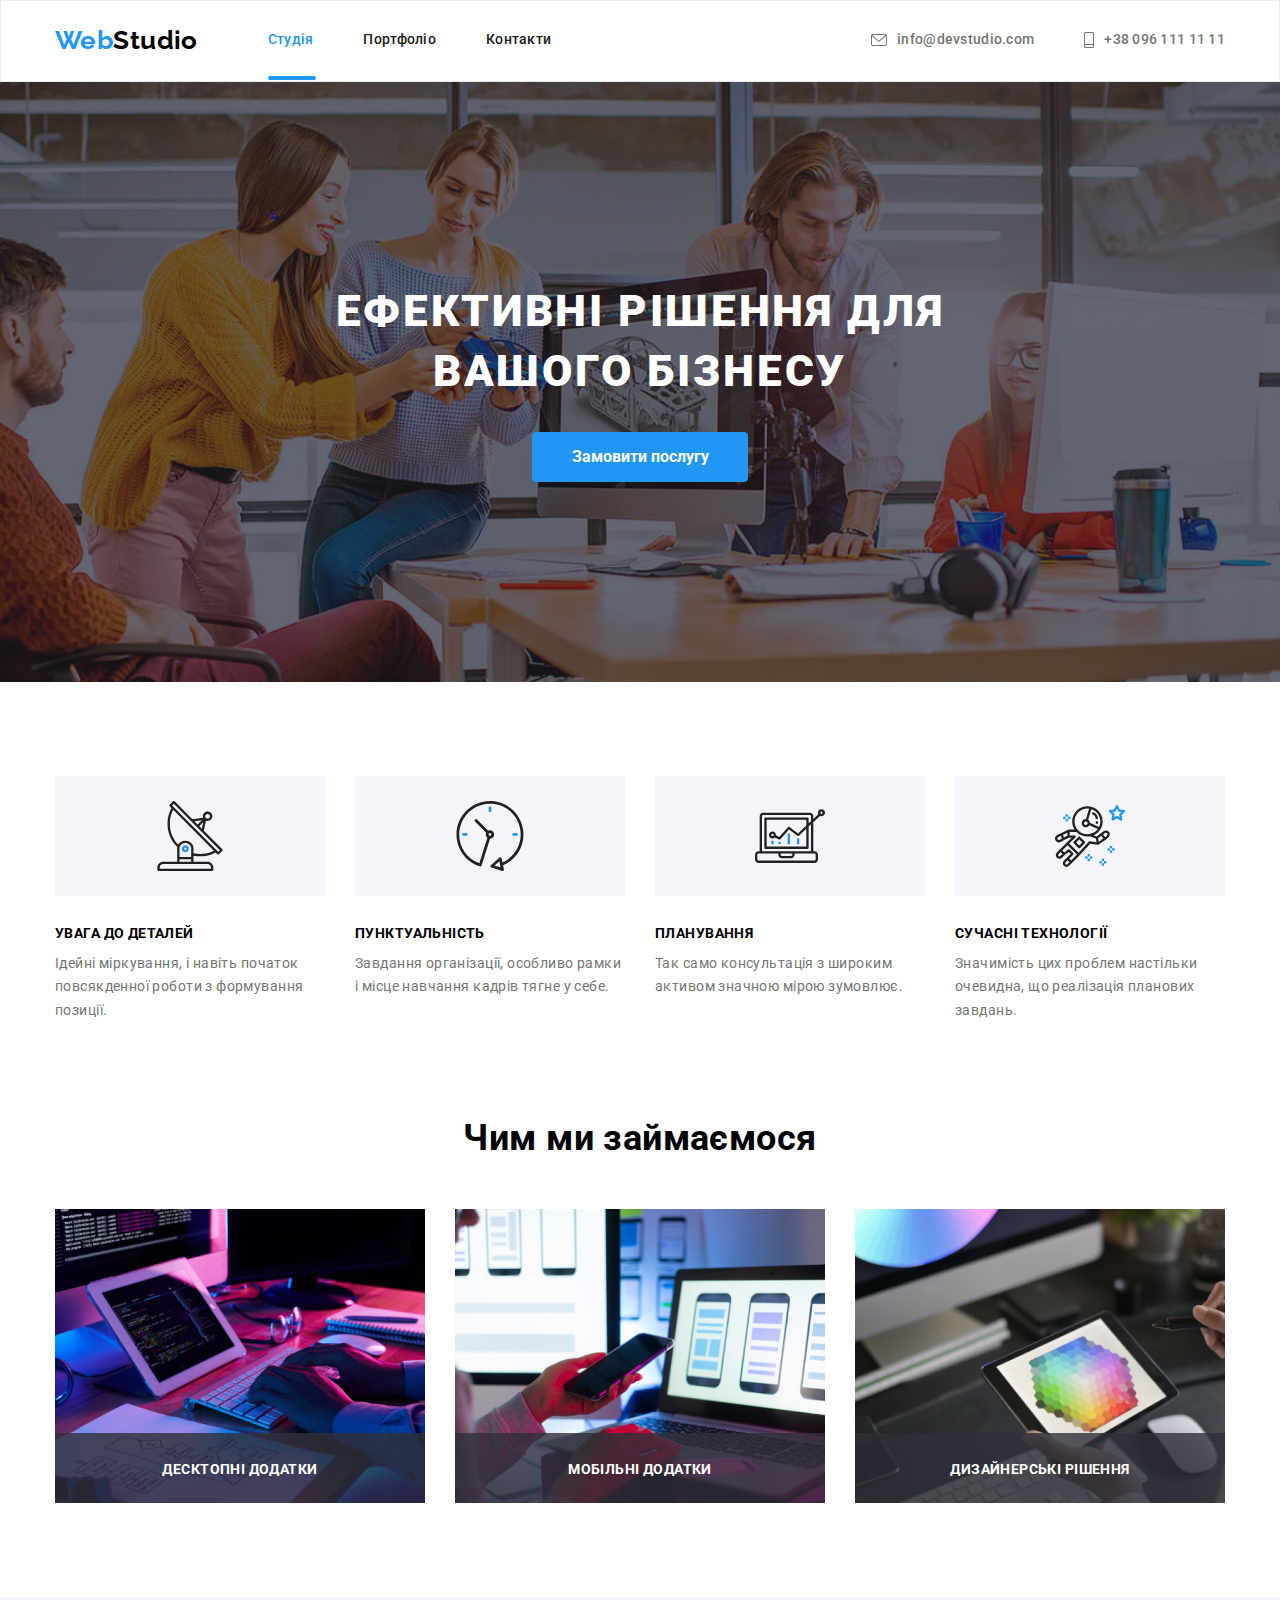
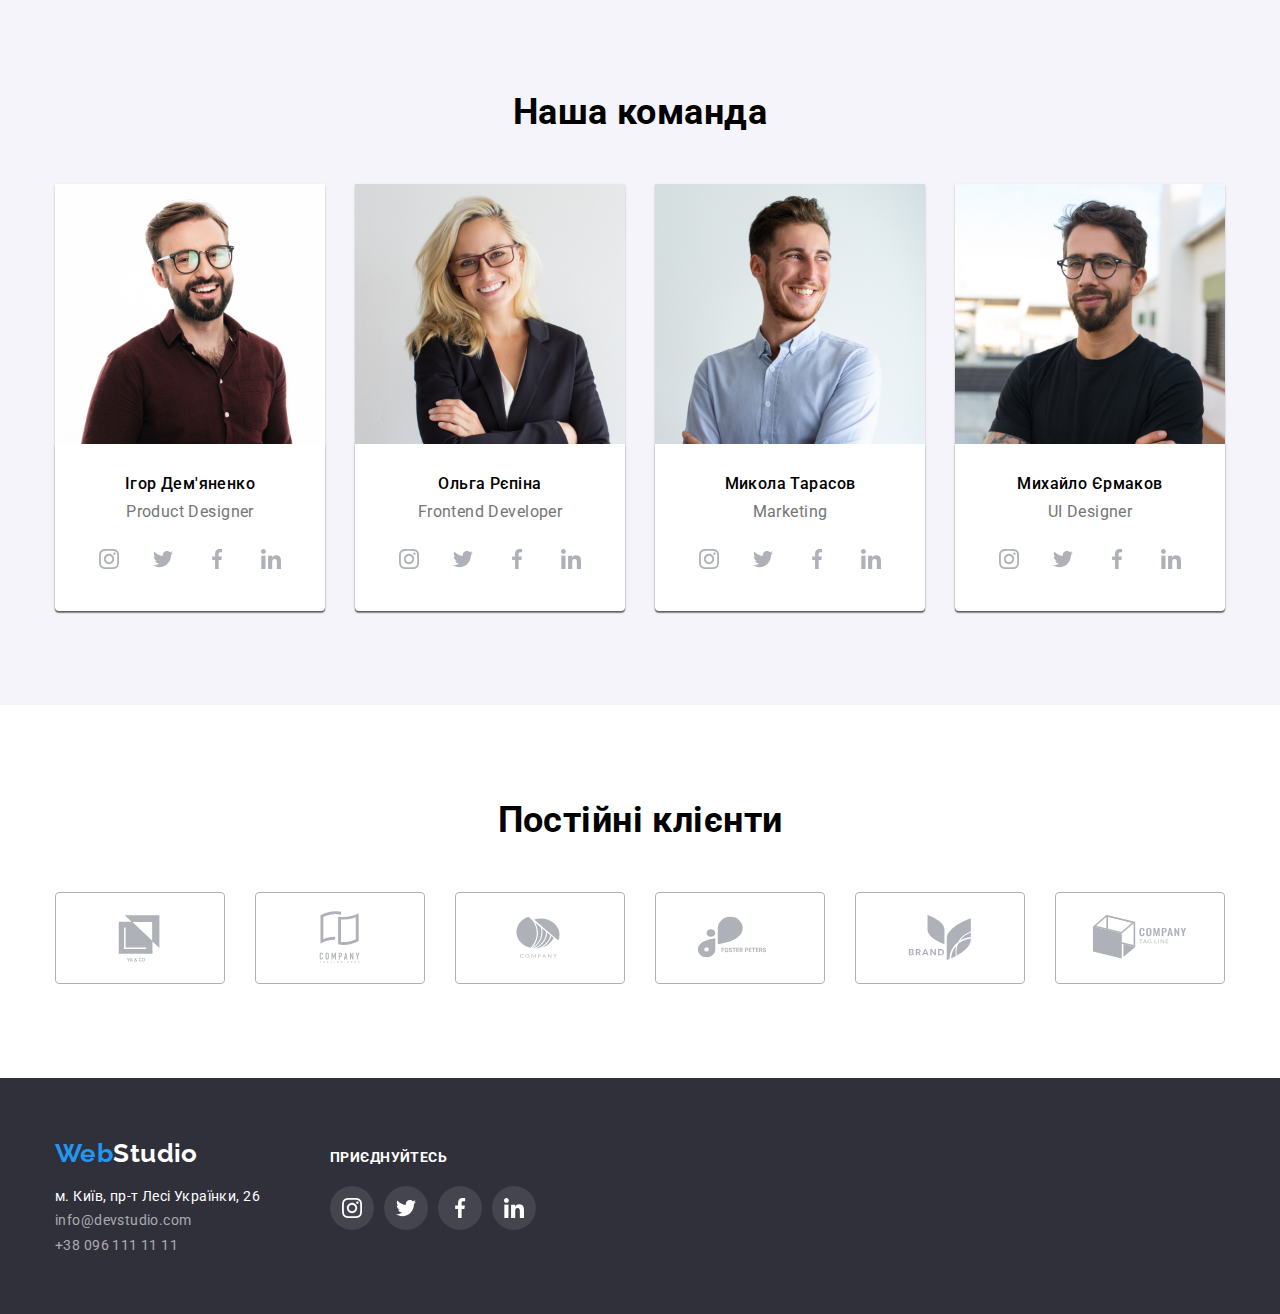
==== index.html @ 60a37918 "виправляю переходи" ====
<!DOCTYPE html>
<html lang="uk">
<head>
    <meta charset="UTF-8">
    <meta name="viewport" content="width=device-width, initial-scale=1.0">
    <title>webstudio</title>
    <link rel="preconnect" href="https://fonts.googleapis.com">
    <link rel="preconnect" href="https://fonts.gstatic.com" crossorigin>
    <link href="https://fonts.googleapis.com/css2?family=Raleway:wght@700&family=Roboto:wght@400;500;700;900&display=swap"
        rel="stylesheet">
    <link rel="stylesheet" href="https://cdn.jsdelivr.net/npm/modern-normalize@1.1.0/modern-normalize.min.css">
    <link rel="stylesheet" href="./css/styles.css">
</head>
<body>
    <!--Шапка сайта-->
    <header class="page-header">
        <div class="container">
            <div class="page-header-container">
                <nav class="page-navigation">
                <!--Логотип-->
                    <a class="logo link" href="./index.html"><span class="web">Web</span><span class="studio">Studio</span></a>
                    <ul class="menu-list list">
                        <li class="menu-item-studio">
                            <a class="menu-link-studio link" href="./portfolio.html">Студія</a></li>
                        <li class="menu-item">
                            <a class="menu-link link" href="./portfolio.html">Портфоліо</a></li>
                        <li class="menu-item">
                            <a class="menu-link link" href="">Контакти</a></li> 
                    </ul>
                </nav>
                <div>
                    <ul class="menu-list list">
                        <li class="menu-contact">
                            <a class="contact-email link" href="mail:info@devstudio.com">
                                <svg aria-label="іконка емейлу" class="contact-email-icon" width="16" height="12">
                                   <use href="./images/sprite.svg#icon-email"></use>
                                </svg>info@devstudio.com</a>                                
                        </li>
                        <li class="menu-contact">
                            <a class="contact-phone-number link" href="tel:+380961111111">
                                <svg  aria-label="іконка смартфону" class="contact-phone-number-icon" width="10" height="16">
                                    <use href="./images/sprite.svg#icon-smartphone"></use>
                                 </svg>+38 096 111 11 11</a>
                        </li>
                    </ul>
                </div>                   
            </div>        
        </div>
    </header>
    <main>
        <!--Герой-->
        <section class="section hero">
            <div class="container">
                <div class="hero-wrapper">
                    <p class="overlay-hero">
                        <h1 class="hero-title">Ефективні рішення для вашого бізнесу</h1>
                        <button class="modal-open-btn" type="button" data-modal-open>Замовити послугу</button>
                    </p>  
                </div>                    
            </div>                    
        </section>
        <!--Особливості-->
        <section class="section">
            <div class="container">                
                    <h2 class="features">Особливості</h2>
                    <ul class="list">
                        <li class="features-card"> 
                            <div class="features-card-icon">
                                <svg aria-label="іконка антени" class="features-card-icon-img" width="70" height="70">
                                    <use href="./images/sprite.svg#icon-antenna"></use>
                                </svg>
                            </div>
                                <h3 class="features-name">УВАГА ДО ДЕТАЛЕЙ</h3>
                                    <p class="features-text">
                                        Ідейні міркування, і навіть початок повсякденної роботи з формування позиції.
                                    </p>
                        </li>                                 
                        <li class="features-card">
                            <div class="features-card-icon">
                                <svg aria-label="іконка годинника" class="features-card-icon-img" width="70" height="70">
                                    <use href="./images/sprite.svg#icon-clock"></use>
                                </svg>
                            </div>                                
                                <h3 class="features-name">ПУНКТУАЛЬНІСТЬ</h3>
                                    <p class="features-text">             
                                        Завдання організації, особливо рамки і місце навчання кадрів тягне у себе.
                                    </p>
                        </li>                                                        
                        <li class="features-card"> 
                            <div class="features-card-icon">
                                <svg aria-label="іконка діаграми" class="features-card-icon-img" width="70" height="70">
                                    <use href="./images/sprite.svg#icon-diagram"></use>
                                </svg>
                            </div>
                                <h3 class="features-name">ПЛАНУВАННЯ</h3>
                                    <p class="features-text">
                                        Так само консультація з широким активом значною мірою зумовлює.
                                    </p>
                        </li>                                             
                        <li class="features-card">
                            <div class="features-card-icon">
                                <svg aria-label="іконка астронавту" class="features-card-icon-img" width="70" height="70">
                                    <use href="./images/sprite.svg#icon-astronaut"></use>
                                </svg>
                            </div>
                                <h3 class="features-name">СУЧАСНІ ТЕХНОЛОГІЇ</h3>
                                    <p class="features-text">
                                        Значимість цих проблем настільки очевидна, що реалізація планових завдань.
                                    </p>                                
                        </li>                                     
                    </ul>                           
            </div>    
        </section>      
        <!--Чим ми займаємося-->
        <section class="section about-activity">
            <div class="container">                
                        <h2 class="section-title">Чим ми займаємося</h2>
                        <ul class="list">
                            <div class="box">
                                <li class="activity-card">
                                    <img src="./images/img1.jpg" alt="site_development" width="370" height="294"/>
                                </li>
                                <div class="label">
                                    <p class="box-text">Десктопні додатки</p>    
                                </div>
                            </div>
                            <div class="box">
                                <li class="activity-card">
                                    <img src="./images/img2.jpg" alt="development_of_mobile_applications" width="370" height="294"/>
                                </li>
                                <div class="label">
                                    <p class="box-text">Мобільні додатки</p>    
                                </div>
                            </div>
                            <div class="box">
                                <li class="activity-card">
                                    <img src="./images/img3.jpg" alt="design" width="370" height="294"/>
                                </li>
                                <div class="label">
                                    <p class="box-text">Дизайнерські рішення</p>    
                                </div>
                            </div>                      
                        </ul>             
            </div>                             
        </section>                               
        <!--Наша команда-->
        <section class="section team">
            <div class="container"> 
                <h2 class="section-title">Наша команда</h2>
                    <ul class="list">
                        <li class="team-card">
                            <img class="photo-team" src="./images/teamid.jpg" alt="igors_photo" width="270" height="260"/>
                                <div class="team-content-wrapper">
                                    <h3 class="team-name">Ігор Дем'яненко</h3>
                                    <p class="team-name-profession">
                                        Product Designer
                                    </p>
                                        <ul class="social-list list">
                                            <li class="social-list-item">
                                                <a href="" class="social-list-link">
                                                    <svg aria-label="instagram icon" class="social-list-icon">
                                                        <use href="./images/sprite.svg#icon-instagram"></use>
                                                    </svg>
                                                </a>
                                            </li>
                                            <li class="social-list-item">
                                                <a href="" class="social-list-link">
                                                    <svg aria-label="twitter icon" class="social-list-icon">
                                                        <use href="./images/sprite.svg#icon-twitter"></use>
                                                    </svg>
                                                </a>
                                            </li>
                                            <li class="social-list-item">
                                                <a href="" class="social-list-link">
                                                    <svg aria-label="facebook icon" class="social-list-icon">
                                                        <use href="./images/sprite.svg#icon-facebook"></use>
                                                    </svg>
                                                </a>
                                            </li>
                                            <li class="social-list-item">
                                                <a href="" class="social-list-link">
                                                    <svg aria-label="linkedin icon" class="social-list-icon">
                                                        <use href="./images/sprite.svg#icon-linkedin"></use>
                                                    </svg>
                                                </a>
                                            </li>
                                        </ul>
                                </div>                              
                                                              
                        <li class="team-card">
                            <img class="photo-team" src="./images/teamor.jpg" alt="olgas_photo" width="270" height="260"/>
                                <div class="team-content-wrapper">
                                    <h3 class="team-name">Ольга Рєпіна</h3>
                                        <p class="team-name-profession">
                                            Frontend Developer
                                        </p>
                                        <ul class="social-list list">
                                            <li class="social-list-item">
                                                <a href="" class="social-list-link">
                                                    <svg aria-label="instagram icon" class="social-list-icon">
                                                        <use href="./images/sprite.svg#icon-instagram"></use>
                                                    </svg>
                                                </a>
                                            </li>
                                            <li class="social-list-item">
                                                <a href="" class="social-list-link">
                                                    <svg aria-label="twitter icon" class="social-list-icon">
                                                        <use href="./images/sprite.svg#icon-twitter"></use>
                                                    </svg>
                                                </a>
                                            </li>
                                            <li class="social-list-item">
                                                <a href="" class="social-list-link">
                                                    <svg aria-label="facebook icon" class="social-list-icon">
                                                        <use href="./images/sprite.svg#icon-facebook"></use>
                                                    </svg>
                                                </a>
                                            </li>
                                            <li class="social-list-item">
                                                <a href="" class="social-list-link">
                                                    <svg aria-label="linkedin icon" class="social-list-icon">
                                                        <use href="./images/sprite.svg#icon-linkedin"></use>
                                                    </svg>
                                                </a>
                                            </li>
                                        </ul>
                                </div>    
                        </li>
                        <li class="team-card">
                            <img class="photo-team" src="./images/teammt.jpg" alt="mykolas_photo" width="270" height="260"/>
                                <div class="team-content-wrapper">
                                    <h3 class="team-name">Микола Тарасов</h3>
                                        <p class="team-name-profession">
                                            Marketing
                                        </p>
                                        <ul class="social-list list">
                                            <li class="social-list-item">
                                                <a href="" class="social-list-link">
                                                    <svg aria-label="instagram icon" class="social-list-icon">
                                                        <use href="./images/sprite/symbol-defs.svg#icon-instagram"></use>
                                                    </svg>
                                                </a>
                                            </li>
                                            <li class="social-list-item">
                                                <a href="" class="social-list-link">
                                                    <svg aria-label="twitter icon" class="social-list-icon">
                                                        <use href="./images/sprite.svg#icon-twitter"></use>
                                                    </svg>
                                                </a>
                                            </li>
                                            <li class="social-list-item">
                                                <a href="" class="social-list-link">
                                                    <svg aria-label="facebook icon" class="social-list-icon">
                                                        <use href="./images/sprite.svg#icon-facebook"></use>
                                                    </svg>
                                                </a>
                                            </li>
                                            <li class="social-list-item">
                                                <a href="" class="social-list-link">
                                                    <svg aria-label="linkedin icon" class="social-list-icon">
                                                        <use href="./images/sprite.svg#icon-linkedin"></use>
                                                    </svg>
                                                </a>
                                            </li>
                                        </ul>
                                </div>        
                        </li>
                        <li class="team-card">
                            <img class="photo-team" src="./images/teamme.jpg" alt="myhaylos_photo" width="270" height="260"/>
                                <div class="team-content-wrapper">
                                    <h3 class="team-name">Михайло Єрмаков</h3>
                                        <p class="team-name-profession">
                                            UI Designer
                                        </p>
                                        <ul class="social-list list">
                                            <li class="social-list-item">
                                                <a href="" class="social-list-link">
                                                    <svg aria-label="instagram icon" class="social-list-icon">
                                                        <use href="./images/sprite.svg#icon-instagram"></use>
                                                    </svg>
                                                </a>
                                            </li>
                                            <li class="social-list-item">
                                                <a href="" class="social-list-link">
                                                    <svg aria-label="twitter icon" class="social-list-icon">
                                                        <use href="./images/sprite.svg#icon-twitter"></use>
                                                    </svg>
                                                </a>
                                            </li>
                                            <li class="social-list-item">
                                                <a href="" class="social-list-link">
                                                    <svg aria-label="facebook icon" class="social-list-icon">
                                                        <use href="./images/sprite.svg#icon-facebook"></use>
                                                    </svg>
                                                </a>
                                            </li>
                                            <li class="social-list-item">
                                                <a href="" class="social-list-link">
                                                    <svg aria-label="linkedin icon" class="social-list-icon">
                                                        <use href="./images/sprite.svg#icon-linkedin"></use>
                                                    </svg>
                                                </a>
                                            </li>
                                        </ul>
                                </div>                                            
                        </li>                                                  
                    </ul>                   
            </div>                             
        </section>  
        <!--Постійні клієнти-->
        <section class="section customers">
            <div class="container"> 
                <h2 class="section-title">Постійні клієнти</h2>
                    <ul class="customers-list list">                     
                        <li class="customers-card">
                            <a href="" class="customers-link">
                                <svg aria-label="Логотип клієнта1" class="customers-logo" width="106" height="60">
                                    <use href="./images/sprite.svg#icon-Logo-client-1"></use>
                                </svg>
                            </a>    
                        </li>  
                                             
                        <li class="customers-card">
                            <a href="" class="customers-link">
                                <svg aria-label="Логотип клієнта2" class="customers-logo" width="106" height="60">
                                    <use href="./images/sprite.svg#icon-Logo-client-2"></use>
                                </svg>
                            </a>
                        </li>                                                                                 
                        
                        <li class="customers-card">
                            <a href="" class="customers-link">
                                <svg aria-label="Логотип клієнта3" class="customers-logo" width="106" height="60">
                                    <use href="./images/sprite.svg#icon-Logo-client-3"></use>
                                </svg>
                            </a>
                        </li>                       
                                             
                        <li class="customers-card">
                            <a href="" class="customers-link">
                                <svg aria-label="Логотип клієнта4" class="customers-logo" width="106" height="60">
                                    <use href="./images/sprite.svg#icon-Logo-client-4"></use>
                                </svg>
                            </a>
                        </li>                      
                       
                        <li class="customers-card">
                            <a href="" class="customers-link">
                                <svg aria-label="Логотип клієнта5" class="customers-logo" width="106" height="60">
                                    <use href="./images/sprite.svg#icon-Logo-client-5"></use>
                                </svg>
                            </a>                    
                        </li>                       
                        
                        <li class="customers-card">
                            <a href="" class="customers-link">
                                <svg aria-label="Логотип клієнта6" class="customers-logo" width="106" height="60">
                                    <use href="./images/sprite.svg#icon-Logo-client-6"></use>
                                </svg>        
                            </a>
                        </li>                                            
                    </ul>    
            </div>
        </section>    
    </main>
    <!--Підвал-->
        <footer class="footer">            
            <div class="container">
                <div class="adress-wrapper">
                    <!--Логотип-->
                    <a class="logo link" href="./index.html"><span class="web">Web</span><span class="studio-dark">Studio</span></a>
                    <!--Адреса-->
                    <address>
                        <ul class="footer-list">
                            <li class="adress">
                                <a class="adress-link link" href="">м. Київ, пр-т Лесі Українки, 26</a>
                            </li>
                            <li class="email">
                                <a class="footer-contact link" href="mail:info@devstudio.com">info@devstudio.com</a>
                            </li>
                            <li class="phone">
                                <a class="footer-contact link" href="tel:+380961111111">+38 096 111 11 11</a>
                            </li>
                        </ul>
                    </address>      
                </div>                  
                <div class="footer-social-wrapper">
                    <!--Соціальні мережі-->                
                        <h2 class="footer-social-title">приєднуйтесь</h2>
                            <ul class="footer-social-list list">
                                <li class="footer-social-list-icon">
                                    <a href="" class="footer-social-list-link">
                                        <svg aria-label="instagram icon" class="social-list-icon">
                                            <use href="./images/sprite.svg#icon-instagram"></use>
                                        </svg>
                                    </a>
                                </li>
                                <li class="footer-social-list-icon">
                                    <a href="" class="footer-social-list-link">
                                        <svg aria-label="twitter icon" class="social-list-icon">
                                            <use href="./images/sprite.svg#icon-twitter"></use>
                                        </svg>
                                    </a>
                                </li>
                                <li class="footer-social-list-icon">
                                    <a href="" class="footer-social-list-link">
                                        <svg aria-label="facebook icon" class="social-list-icon">
                                            <use href="./images/sprite.svg#icon-facebook"></use>
                                        </svg>
                                    </a>
                                </li>
                                <li class="footer-social-list-icon">
                                    <a href="" class="footer-social-list-link">
                                        <svg aria-label="linkedin icon" class="social-list-icon">
                                            <use href="./images/sprite.svg#icon-linkedin"></use>
                                        </svg>
                                    </a>
                                </li>
                            </ul>           
                </div>               
            </div>       
        </footer>   
        <!--Модальне вікно-->
            <div class="backdrop is-hidden" data-modal>
                <div class="modal">
                    <button type="button" class="modal-close-btn" data-modal-close>
                        <svg class="modal-close-btn" width="18" height="18">
                            <use href="./images/sprite.svg#icon-close"></use>
                        </svg>
                    </button>        
                </div>        
            </div>  
        <script src="./js/modal.js"></script>   
    </body>
</html>
---- css/styles.css ----
:root{
--primary-font: 'Roboto', sans-serif;
--secondary-font: 'Raleway', sans-serif;
--primary-text-color-theme-dark: #FFFFFF;
--secondary-text-color-theme-dark: rgba(255, 255, 255, 0.6);
--primary-text-color-theme-light:#757575 ;
--secondary-text-color-theme-light:#000000;
--primary-text-color-title: #212121;
--accent-color:#2196F3;
}

body{
    font-family: var(--primary-font);
    background-color: #fff;
    font-size: 14px;
    line-height: 1.14;
    letter-spacing: 0.03em;
}

html{
    box-sizing: border-box;
}

*::after
*::before{
    box-sizing: inherit;
}

.container{
    width: 1200px;
    margin-left: auto;
    margin-right: auto;
    padding-left: 15px;
    padding-right: 15px;
}

.page-header{
    background-color: #fff;
    padding-top: 24px;
    padding-bottom: 25px;
    border: 1px solid #ECECEC;
}

h1,
h2,
h3,
h4,
p{
    margin-top: 0;
    margin-bottom: 0;
}

ul,ol{
    margin-top: 0;
    margin-bottom: 0;
    padding-left: 0;
}

.link{
    text-decoration: none;
}

.list{
    list-style: none;
    padding-left: 0;
    margin: 0;
    display: flex;
    gap: 30px;
}

img{
    display: block;
    max-width: 100%;
    height: auto;
}

button{
    cursor: pointer;
}

/*--HEADER--*/

.logo{
    font-family: var(--secondary-font);
    font-weight: 700;
    font-size: 26px;
    line-height: 1.19;
    /* identical to box height */
    margin-right: 70px;
}

.web{
    color: var(--accent-color);
}

.studio{
    color: var(--secondary-text-color-theme-light);
}

.studio-dark{
    color:var(--primary-text-color-theme-dark);
}

.page-header-container{
    display: flex ;
    align-items: center;
    justify-content: space-between;
}

.page-navigation{
    display: flex ;
    align-items: center;
}

.menu-list{
    display: flex ;
    align-items: center;
    column-gap: 50px;
}

.menu-contact,    
.menu-item-studio,
.menu-item{
    font-weight: 500;
    letter-spacing: 0.02em;
    transition-property: color;
}

.menu-link{
    font-weight: 500;
    letter-spacing: 0.02em;
    color:var(--primary-text-color-title);
    transition-property: color;
}

.menu-link-studio{
    color: var(--accent-color);
    transition-property: color;
}

.menu-link-studio::after{
    position: absolute;
    content:"";
    display: block;
    width: 48px;
    height: 4px;
    background: var(--accent-color);
    border-radius: 2px;
    top: 76px;
}

.menu-link:hover,
.menu-link:focus{
    color: var(--accent-color);
}

.menu-item-studio:hover,
.menu-item:focus{
    color: var(--accent-color);
    cursor: pointer;
}

.contact-email,
.contact-phone-number{
    display: flex;
    font-weight: 500;
    letter-spacing: 0.02em;
    color: var(--primary-text-color-theme-light);
    align-items: center;
}

.contact-email-icon,
.contact-phone-number-icon{
    margin-right: 10px;
    fill: currentColor;
    transition-property: color;
}

.contact-email-icon:hover,
.contact-email-icon:focus{
    color: var(--accent-color);
}

.contact-email:hover,
.contact-email:focus{
    color: var(--accent-color);
    transition: transform 250ms cubic-bezier(0.4, 0, 0.2, 1)
}


/*--HERO--*/

.section{
    padding-top: 94px;
    padding-bottom: 94px;
}

.hero{
    padding: 200px 0; 
    background-color: #C4C4C4;
    background-image: linear-gradient(to right, rgba(47, 48, 58, 0.4), rgba(47, 48, 58, 0.4)),url(../images/hero/hero-desktop.jpg);
    background-size: cover;
    text-align: center;
    max-width: 1600px;
    margin: 0 auto;
    background-repeat: no-repeat;
    background-position: center;
}   

.overlay-hero{
    position: absolute;
    height: 100%;
    left: 0px;
    top: 0px;
    background: rgba(47, 48, 58, 0.4);
    overflow:auto;
    transform: translate Y (100%);
    transition: transform 250ms cubic-bezier(0.4, 0, 0.2, 1)
}

.hero-wrapper{
    position: relative;
    overflow: hidden;
}

.hero-wrapper .overlay-hero:hover,
.hero-wrapper .overlay-hero:hover:focus{
    transform: translate Y (100%);
    transition: transform 250ms cubic-bezier(0.4, 0, 0.2, 1);
    transform: translateY(0%);
}

.hero-title{
    font-weight: 900;
    font-size: 44px;
    line-height: 1.36;
    /* or 136% */
    text-align: center;
    letter-spacing: 0.06em;
    text-transform: uppercase;
    color: var(--primary-text-color-theme-dark);
    width: 696px;
    margin-left: auto;
    margin-right: auto;
    margin-bottom: 30px;
}

.modal-open-btn{
    background-color:var(--accent-color);
    font-weight: 700;
    font-size: 16px;
    line-height: 1.87;
     /* identical to box height, or 188% */
    display: inline-block;
    align-items: center;
    text-align: center;
    color: var(--primary-text-color-theme-dark);
    border: none;
    border-radius: 4px;
    width: 216px;
    height: 50px;
    transition: transform 250ms cubic-bezier(0.4, 0, 0.2, 1)
}

.modal-open-btn-all{
    font-family: var(--primary-font);
    font-weight: 500;
    font-size: 16px;
    line-height: 1.63;
    /* identical to box height, or 162% */
    text-align: center;
    background-color:var(--accent-color);
    color: var(--primary-text-color-theme-dark);
    border: none;
    border-radius: 4px;
    padding: 6px 22px;
    transition: transform 250ms cubic-bezier(0.4, 0, 0.2, 1)
}


.modal-open-btn-all:hover,
.modal-open-btn-all:focus{
    box-shadow: 0px 3px 1px rgba(0, 0, 0, 0.1), 0px 1px 2px rgba(0, 0, 0, 0.08), 0px 2px 2px rgba(0, 0, 0, 0.12);
    border-radius: 4px;
}

.modal-open-btn:hover,
.modal-open-btn:focus{
    background:var(--accent-color);
    color: var(--primary-text-color-theme-dark);
}

/*--PORTFOLIO--*/

.filters-list{
    display: flex ;
    justify-content: center;
    gap: 8px;
    margin-bottom: 50px;    
}

.portfolio-list{
    list-style: none;
    display: flex ;
    flex-wrap: wrap;
    gap: 30px;
}

.portfolio-card-link{
    display: block;
}

.portfolio-card-link:hover,
.portfolio-card-link:focus{
    box-shadow: 0px 1px 1px rgba(0, 0, 0, 0.12), 0px 4px 4px rgba(0, 0, 0, 0.06), 1px 4px 6px rgba(0, 0, 0, 0.16);
    transition: transform 250ms cubic-bezier(0.4, 0, 0.2, 1)
}

.modal-open-btn-portfolio{
    font-family: var(--primary-font);
    font-weight: 500;
    font-size: 16px;
    line-height: 1.63;
    /* identical to box height, or 162% */
    text-align: center;
    border: none;
    border-radius: 4px;
    padding: 6px 22px;
}

.modal-open-btn-portfolio:hover,
.modal-open-btn-portfolio:focus{
    background-color:var(--accent-color);
    color: var(--primary-text-color-theme-dark);
    box-shadow: 0px 3px 1px rgba(0, 0, 0, 0.1), 0px 1px 2px rgba(0, 0, 0, 0.08), 0px 2px 2px rgba(0, 0, 0, 0.12);
    border-radius: 4px;
    transition: transform 250ms cubic-bezier(0.4, 0, 0.2, 1)
}

.overlay-portfolio-card{
    position: absolute;
    width: 100%;
    height: 100%;
    top: 0;
    font-family: 'Roboto';
    font-style: normal;
    font-weight: 400;
    font-size: 18px;
    line-height: 1.56;
    /* or 156% */
    letter-spacing: 0.03em;
    color: #FFFFFF;
    padding: 63px 24px;
    background: rgba(33, 150, 243, 0.9);
    transform: translateY(100%);
    transform: transform 250ms linear;
}

.portfolio-card-link-img-wrapper{
    position: relative;
    overflow: hidden;
}

.portfolio-card-link-img-wrapper:hover .overlay-portfolio-card,
.portfolio-card-link-img-wrapper:focus .overlay-portfolio-card{
    transform: translate Y (100%);
    transition: transform 250ms cubic-bezier(0.4, 0, 0.2, 1);
    transform: translateY(0%);
}

.menu-link-portfolio::after{
    position: absolute;
    content:"";
    display: block;
    width: 78px;
    height: 4px;
    background: var(--accent-color);
    border-radius: 2px;
    top: 76px;
}

.menu-link-portfolio{
    color: var(--accent-color);
}

.portfolio-card{
    border: 1px solid #EEEEEE;
    flex-basis: calc(( 100% - 60px ) / 3);
}

/*--FEATURES--*/

.features-card{
    width: 270px;
    flex-basis: calc((100%-90px)/4);
}

.features-card-icon{
    background: #F5F4FA;
    border-radius: 4px;
    margin-bottom: 30px;
    height: 120px;
    display: flex;
    align-items: center;
    justify-content: center;
}

.features,
.filters,
.visually-hidden {
    position: absolute;
    white-space: nowrap;
    width: 1px;
    height: 1px;
    overflow: hidden;
    border: 0;
    padding: 0;
    clip: rect(0 0 0 0);
    clip-path: inset(50%);
    margin: -1px;
    color: var(--primary-text-color-theme-dark);
}

.features-name{
    font-size: 14px;
    line-height: 1.14;
    text-transform: uppercase;
    margin-bottom: 10px;
}

.projects-name{
    font-size: 18px;
    line-height: 2;
    /* identical to box height, or 200% */
    letter-spacing: 0.06em;
    padding-top: 20px;
    padding-left: 24px;
    padding-right: 24px;
    margin-bottom: 4px;
    color: #212121;
}

.features-text{
    line-height: 1.71;
    /* or 171% */
    color: var(--primary-text-color-theme-light);
}

.projects-text{
    font-size: 16px;
    line-height: 1.88;
    /* identical to box height, or 188% */
    color: var(--primary-text-color-theme-light);
    padding-top: 4px;
    padding-bottom: 20px;
    padding-left: 24px;
    padding-right: 24px;
}

/*--ACTIVITY--*/

.about-activity{
    padding-top: 0;
}

.box{
    position: relative;
}

.label{
    position: absolute;
    top: 100%;
    left: 100%;
    width: 370px;
    height: 70px;
    background: rgba(47, 48, 58, 0.8);
    transform: translate(-100%, -100%);
}

.box-text{
    font-weight: 700;
    font-size: 14px;
    line-height: 1.42;
    text-align: center;
    letter-spacing: 0.03em;
    text-transform: uppercase;
    color: #FFFFFF;
    margin-top: 27px;
    margin-bottom: 27px;
}

/*--TEAM--*/

.team{
    background-color: #F5F4FA;;
}

.social-list-icon{
    width: 20px;
    height: 20px;
    fill: currentColor;
}

.social-list{
    display: flex;
    justify-content: center;
    column-gap: 10px;
}

.social-list-link{
    display: flex;
    align-items: center;
    justify-content: center;
    width: 44px;
    height: 44px;
    border-radius: 50%; 
    background-color: var(--primary-text-color-theme-dark);  
    color: #AFB1B8; 
}

.social-list-link:hover,
.social-list-link:focus{
    background-color: var(--accent-color);
    color: var(--primary-text-color-theme-dark);
    transition: transform 250ms cubic-bezier(0.4, 0, 0.2, 1)
}

.social-list-icon:hover ,
.social-list-icon:focus {
    background-color: var(--accent-color);
}

.team-card{
    flex-basis: calc((100%-90px)/4);
    background: var(--primary-text-color-theme-dark);
    /* material shadow v1 */
    box-shadow: 0px 1px 3px rgba(0, 0, 0, 0.12), 0px 1px 1px rgba(0, 0, 0, 0.14), 0px 2px 1px rgba(0, 0, 0, 0.2);
    border-radius: 0px 0px 4px 4px;
}

.team-content-wrapper{
    padding-top: 30px;
    padding-bottom: 30px;
    box-shadow: 0px 1px 3px rgba(0, 0, 0, 0.12), 0px 1px 1px rgba(0, 0, 0, 0.14), 0px 2px 1px rgba(0, 0, 0, 0.2);
    border-radius: 0px 0px 4px 4px;
}

.section-title{
    font-size: 36px;
    line-height: 1.17;
    text-align: center;
    margin-bottom: 50px;
}

.team-name{
    font-weight: 500;
    font-size: 16px;
    line-height: 1.19;
    /* identical to box height */
    text-align: center;
    margin: 0 0 10px 0;
}

.team-name-profession{
    font-size: 16px;
    line-height: 1.18;
    /* identical to box height */
    text-align: center;
    color: var(--primary-text-color-theme-light);
    margin-bottom: 16px;
}

/*--CLIENTS--*/

.customers-logo{
    fill: currentColor;
}

.customers-card{
    width: 170px;
    height: 92px;
    border: 1px solid #AFB1B8;
    border-radius: 4px;
}

.customers-card:hover,
.customers-card:focus{
    border-color: var(--accent-color);
    transition: transform 250ms cubic-bezier(0.4, 0, 0.2, 1)
}

.customers-list{
    display: flex;
    column-gap: 30px;
}

.customers-link{
    width: 100%;
    height: 100%;
    display: flex;
    align-items: center;
    justify-content: center;
    color: #AFB1B8;
}
  

.customers-link:hover,
.customers-link:focus{
    color: var(--accent-color);
    transition: transform 250ms cubic-bezier(0.4, 0, 0.2, 1)
}

/*--FOOTER--*/

.footer-social-list-link:hover,
.footer-social-list-link:focus{
    background-color: var(--accent-color);
    transition: transform 250ms cubic-bezier(0.4, 0, 0.2, 1)
}

.footer-social-title{
    font-size: 14px;
    line-height: 1.14;
    letter-spacing: 0.03em;
    text-transform: uppercase;
    color: var(--primary-text-color-theme-dark);
    margin-bottom: 20px;
}

.footer-social-list-link{
    display: flex;
    align-items: center;
    justify-content: center;
    width: 44px;
    height: 44px;
    border-radius: 50%;
    background-color: rgba(255, 255, 255, 0.1);
    color: var(--primary-text-color-theme-dark);
}

.footer{
    background-color: #2F303A;
    padding: 60px 0;
}

.footer .container{
    display: flex;
    gap: 70px;
    align-items: baseline;
}

.footer .logo{
    margin-right: 0;
    display: block;
    margin-bottom: 20px;
}

.footer-list{
    list-style: none;
    margin-right: 0;
    margin-bottom: 0;
    display: flex;
    flex-direction: column;
    gap: 9px;
}

.adress,
.email,
.phone{
    font-style: normal;
 }

.adress-link{
    color: var(--primary-text-color-theme-dark);
    margin-right: 0;
    margin-bottom: 9px;
}

.footer-contact{
    margin-bottom: 9px;
    color: var(--secondary-text-color-theme-dark);
}   

.footer-contact:hover,
.footer-contact:focus{
    color: var(--accent-color);
    transition: transform 250ms cubic-bezier(0.4, 0, 0.2, 1)
}

.footer-social-list{
    gap: 10px;
}

.backdrop{
    position: absolute;
    width: 528px;
    height: 581px;
    left: 536px;
    top: 221px;
    background: #FFFFFF;
    box-shadow: 0px 1px 3px rgba(0, 0, 0, 0.12), 0px 1px 1px rgba(0, 0, 0, 0.14), 0px 2px 1px rgba(0, 0, 0, 0.2);
    border-radius: 4px;
    opacity: 1;
    visibility: visible;
    pointer-events: auto;
    transition: opasity 250ms cubic-bezier(0.4, 0, 0.2, 1), visibility 250ms cubic-bezier(0.4, 0, 0.2, 1);
}

.backdrop.is-hidden{
    visibility: hidden;
    opacity: 0;
    pointer-events: none;
}

.modal{
    position: absolute; 
    width: 528px;
    height: 581px;
    left: 50%;
    top: 50%;
    background: rgba(0, 0, 0, 0.2);
    transform: translate(-50%, -50%);
}

.modal-close-btn{
    position: absolute;
    top: 0;
    right: 0;
    display: flex;
    align-items: center;
    justify-content: center;
    width: 30px;
    height: 30px;
    border-radius: 50%;
    background: #FFFFFF;
    border: 1px solid rgba(0, 0, 0, 0.1);
    padding: 0;
}
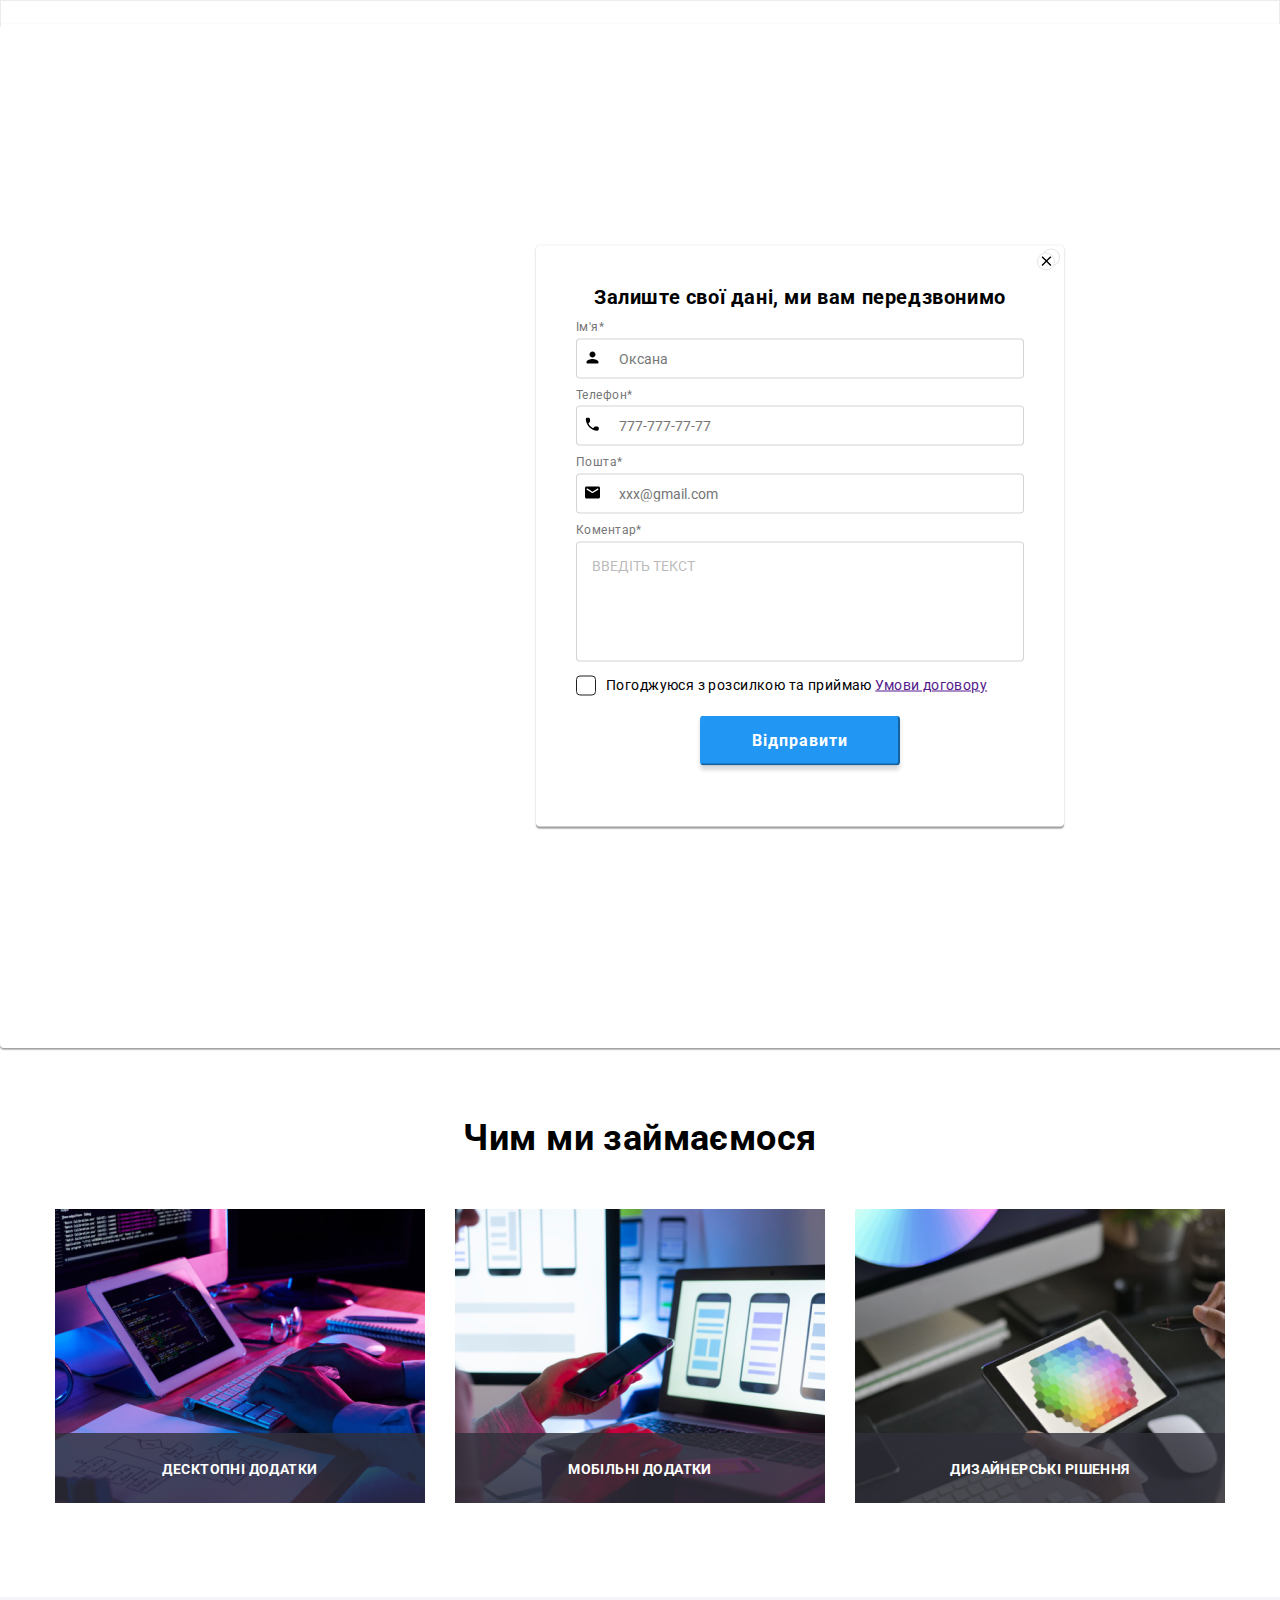
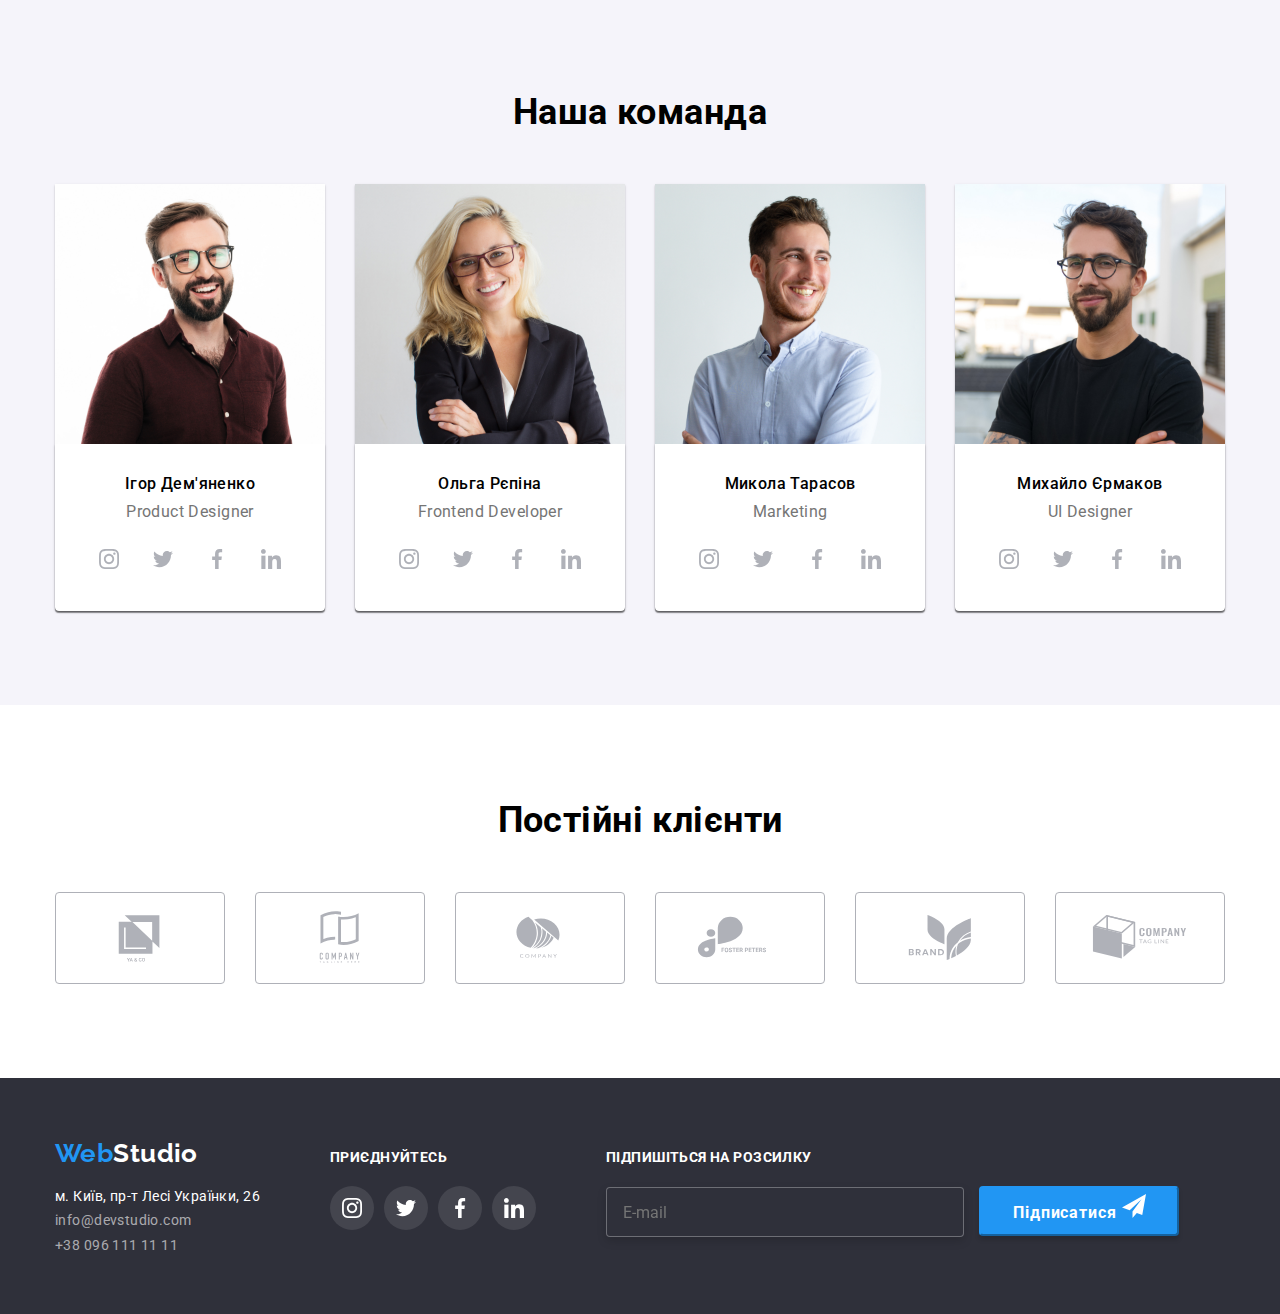
==== commit 480282fc: "додаю репозиторій дз 6" ====
--- a/index.html
+++ b/index.html
@@ -54,8 +54,7 @@
                 <div class="hero-wrapper">
                     <p class="overlay-hero">
                         <h1 class="hero-title">Ефективні рішення для вашого бізнесу</h1>
-                        <button class="modal-open-btn" type="button" data-modal-open>Замовити послугу</button>
-                    </p>  
+                        <button class="modal-open-btn" type="button" data-modal-open>Замовити послугу</button>                 
                 </div>                    
             </div>                    
         </section>
@@ -417,17 +416,93 @@
                                     </a>
                                 </li>
                             </ul>           
+                </div>
+                <!--Розсилка-->
+                <div>
+                    <h2 class="footer-email-title">Підпишіться на розсилку</h2>
+                    <span class="footer-email-input-wrapper">
+                        <input type="text"
+                        class="footer-email-input-form"
+                        required pattern="[a-z]+"
+                        name="user_name"
+                        placeholder="E-mail"/>
+                        <button type="submit" class="footer-email-button-submit">
+                            Підписатися
+                            <svg aria-label="іконка повідомлення" class="footer-email-input-form-icon" width="24" height="24">
+                                <use href="./images/sprite.svg#icon-send"></use>
+                            </svg></button>
+                    </span>    
                 </div>               
             </div>       
         </footer>   
         <!--Модальне вікно-->
-            <div class="backdrop is-hidden" data-modal>
+            <div class="backdrop" data-modal>
                 <div class="modal">
                     <button type="button" class="modal-close-btn" data-modal-close>
                         <svg class="modal-close-btn" width="18" height="18">
                             <use href="./images/sprite.svg#icon-close"></use>
                         </svg>
-                    </button>        
+                    </button>
+                        <p class="modal-form-title">Залиште свої дані, ми вам передзвонимо</p>
+                            <form class="modal-form">
+                                <label class="modal-form-field">
+                                    <span class="modal-form-field-desc">Ім'я*</span>
+                                    <span class="modal-form-input-wrapper">
+                                        <input type="text"
+                                        class="modal-form-input"                                    
+                                        required pattern="[a-zA-ZА-яА-ЯіІїЇ]+"
+                                        name="user_name" 
+                                        placeholder="Оксана"/>
+                                            <svg aria-label="іконка людини" class="modal-form-input-icon" width="18" height="18">
+                                                <use href="./images/sprite.svg#icon-person"></use>                                              
+                                            </svg>
+                                    </span>                                 
+                                </label>
+                                <label class="modal-form-field">
+                                    <span class="modal-form-field-desc">Телефон*</span>
+                                    <span class="modal-form-input-wrapper">
+                                        <input type="text"
+                                        class="modal-form-input"
+                                        required pattern="[0-9]{3}-[0-9]{3}-[0-9]{2}+[0-9]{2}"
+                                        title="xxx-xxx-xx-xx"
+                                        name="user_phone"
+                                        placeholder="777-777-77-77"/> 
+                                            <svg aria-label="іконка телефона" class="modal-form-input-icon" width="18" height="18">
+                                                <use href="./images/sprite.svg#icon-phone"></use>
+                                            </svg>
+                                    </span>                                                                          
+                                </label>
+                                <label class="modal-form-field">
+                                    <span class="modal-form-field-desc">Пошта*</span>
+                                    <span class="modal-form-input-wrapper">
+                                        <input type="text"
+                                        class="modal-form-input"
+                                        required pattern="[a-z]+"
+                                        name="user_name"
+                                        placeholder="xxx@gmail.com"/>
+                                            <svg aria-label="іконка пошти" class="modal-form-input-icon" width="18" height="18">
+                                                <use href="./images/sprite.svg#icon-email2"></use>
+                                            </svg>
+                                    </span>                                       
+                                </label>
+                                <label class="modal-form-field">
+                                    <span class="modal-form-field-desc">Коментар*</span>
+                                    <textarea name="user_message"
+                                    class="modal-form-message"
+                                    placeholder="Введіть текст"></textarea>
+                                </label>
+                                <label class="modal-form-check-field">
+                                    <input type="checkbox"
+                                    class="modal-form-check"
+                                    name="user_policy" required/>
+                                    <svg class="modal-form-own-checkbox">
+                                        <use class="modal-form-own-checkbox-icon" href="./images/sprite.svg#icon-checkmark"></use>
+                                    </svg>
+                                    Погоджуюся з розсилкою та приймаю&nbsp; <a href="">Умови договору</a> 
+                                </label>
+                                <button type="submit" class="modal-button-submit">Відправити</button>
+                            </form>                 
+                        </p>  
                 </div>        
             </div>  
         <script src="./js/modal.js"></script>   
--- a/css/styles.css
+++ b/css/styles.css
@@ -118,24 +118,28 @@
     column-gap: 50px;
 }
 
+.menu-item-studio,
+.menu-item{
+    transition: color 250ms cubic-bezier(0.4, 0, 0.2, 1)
+}
+
+
 .menu-contact,    
 .menu-item-studio,
 .menu-item{
     font-weight: 500;
     letter-spacing: 0.02em;
-    transition-property: color;
 }
 
 .menu-link{
     font-weight: 500;
     letter-spacing: 0.02em;
     color:var(--primary-text-color-title);
-    transition-property: color;
+    transition: color 250ms cubic-bezier(0.4, 0, 0.2, 1)
 }
 
 .menu-link-studio{
     color: var(--accent-color);
-    transition-property: color;
 }
 
 .menu-link-studio::after{
@@ -167,13 +171,13 @@
     letter-spacing: 0.02em;
     color: var(--primary-text-color-theme-light);
     align-items: center;
+    transition: color 250ms cubic-bezier(0.4, 0, 0.2, 1)
 }
 
 .contact-email-icon,
 .contact-phone-number-icon{
     margin-right: 10px;
     fill: currentColor;
-    transition-property: color;
 }
 
 .contact-email-icon:hover,
@@ -183,10 +187,18 @@
 
 .contact-email:hover,
 .contact-email:focus{
+    color: var(--accent-color);  
+}
+
+.contact-phone-number:hover,
+.contact-phone-number:focus{
     color: var(--accent-color);
-    transition: transform 250ms cubic-bezier(0.4, 0, 0.2, 1)
-}
-
+}
+
+.contact-phone-number-icon:hover,
+.contact-phone-number-icon:focus{
+    color: var(--accent-color);
+}
 
 /*--HERO--*/
 
@@ -259,7 +271,8 @@
     border-radius: 4px;
     width: 216px;
     height: 50px;
-    transition: transform 250ms cubic-bezier(0.4, 0, 0.2, 1)
+    transition: background-color 250ms cubic-bezier(0.4, 0, 0.2, 1);
+    transition: color 250ms cubic-bezier(0.4, 0, 0.2, 1)
 }
 
 .modal-open-btn-all{
@@ -274,9 +287,9 @@
     border: none;
     border-radius: 4px;
     padding: 6px 22px;
-    transition: transform 250ms cubic-bezier(0.4, 0, 0.2, 1)
-}
-
+    transition: background-color 250ms cubic-bezier(0.4, 0, 0.2, 1);
+    transition: color 250ms cubic-bezier(0.4, 0, 0.2, 1)
+}
 
 .modal-open-btn-all:hover,
 .modal-open-btn-all:focus{
@@ -308,24 +321,24 @@
 
 .portfolio-card-link{
     display: block;
+    transition: box-shadow 250ms cubic-bezier(0.4, 0, 0.2, 1);
 }
 
 .portfolio-card-link:hover,
 .portfolio-card-link:focus{
     box-shadow: 0px 1px 1px rgba(0, 0, 0, 0.12), 0px 4px 4px rgba(0, 0, 0, 0.06), 1px 4px 6px rgba(0, 0, 0, 0.16);
-    transition: transform 250ms cubic-bezier(0.4, 0, 0.2, 1)
 }
 
 .modal-open-btn-portfolio{
     font-family: var(--primary-font);
     font-weight: 500;
     font-size: 16px;
-    line-height: 1.63;
-    /* identical to box height, or 162% */
+    line-height: 1.62;
     text-align: center;
     border: none;
     border-radius: 4px;
     padding: 6px 22px;
+    transition: background-color 250ms cubic-bezier(0.4, 0, 0.2, 1), color 250ms cubic-bezier(0.4, 0, 0.2, 1), box-shadow 250ms cubic-bezier(0.4, 0, 0.2, 1);
 }
 
 .modal-open-btn-portfolio:hover,
@@ -333,8 +346,7 @@
     background-color:var(--accent-color);
     color: var(--primary-text-color-theme-dark);
     box-shadow: 0px 3px 1px rgba(0, 0, 0, 0.1), 0px 1px 2px rgba(0, 0, 0, 0.08), 0px 2px 2px rgba(0, 0, 0, 0.12);
-    border-radius: 4px;
-    transition: transform 250ms cubic-bezier(0.4, 0, 0.2, 1)
+    border-radius: 4px;    
 }
 
 .overlay-portfolio-card{
@@ -347,13 +359,12 @@
     font-weight: 400;
     font-size: 18px;
     line-height: 1.56;
-    /* or 156% */
     letter-spacing: 0.03em;
     color: #FFFFFF;
     padding: 63px 24px;
     background: rgba(33, 150, 243, 0.9);
     transform: translateY(100%);
-    transform: transform 250ms linear;
+    transition: transform 250ms cubic-bezier(0.4, 0, 0.2, 1);
 }
 
 .portfolio-card-link-img-wrapper{
@@ -361,8 +372,8 @@
     overflow: hidden;
 }
 
-.portfolio-card-link-img-wrapper:hover .overlay-portfolio-card,
-.portfolio-card-link-img-wrapper:focus .overlay-portfolio-card{
+.portfolio-card-link:hover .overlay-portfolio-card,
+.portfolio-card-link:focus .overlay-portfolio-card{
     transform: translate Y (100%);
     transition: transform 250ms cubic-bezier(0.4, 0, 0.2, 1);
     transform: translateY(0%);
@@ -431,7 +442,6 @@
 .projects-name{
     font-size: 18px;
     line-height: 2;
-    /* identical to box height, or 200% */
     letter-spacing: 0.06em;
     padding-top: 20px;
     padding-left: 24px;
@@ -516,13 +526,14 @@
     border-radius: 50%; 
     background-color: var(--primary-text-color-theme-dark);  
     color: #AFB1B8; 
+    fill: currentColor;
+    transition: background-color 250ms cubic-bezier(0.4, 0, 0.2, 1), color 250ms cubic-bezier(0.4, 0, 0.2, 1)
 }
 
 .social-list-link:hover,
 .social-list-link:focus{
     background-color: var(--accent-color);
     color: var(--primary-text-color-theme-dark);
-    transition: transform 250ms cubic-bezier(0.4, 0, 0.2, 1)
 }
 
 .social-list-icon:hover ,
@@ -538,21 +549,21 @@
     border-radius: 0px 0px 4px 4px;
 }
 
-.team-content-wrapper{
+.team-content-wrapper {
     padding-top: 30px;
     padding-bottom: 30px;
     box-shadow: 0px 1px 3px rgba(0, 0, 0, 0.12), 0px 1px 1px rgba(0, 0, 0, 0.14), 0px 2px 1px rgba(0, 0, 0, 0.2);
     border-radius: 0px 0px 4px 4px;
 }
 
-.section-title{
+.section-title {
     font-size: 36px;
     line-height: 1.17;
     text-align: center;
     margin-bottom: 50px;
 }
 
-.team-name{
+.team-name {
     font-weight: 500;
     font-size: 16px;
     line-height: 1.19;
@@ -561,7 +572,7 @@
     margin: 0 0 10px 0;
 }
 
-.team-name-profession{
+.team-name-profession {
     font-size: 16px;
     line-height: 1.18;
     /* identical to box height */
@@ -572,7 +583,7 @@
 
 /*--CLIENTS--*/
 
-.customers-logo{
+.customers-logo {
     fill: currentColor;
 }
 
@@ -586,7 +597,6 @@
 .customers-card:hover,
 .customers-card:focus{
     border-color: var(--accent-color);
-    transition: transform 250ms cubic-bezier(0.4, 0, 0.2, 1)
 }
 
 .customers-list{
@@ -601,24 +611,23 @@
     align-items: center;
     justify-content: center;
     color: #AFB1B8;
+    transition: color 250ms cubic-bezier(0.4, 0, 0.2, 1), border-color 250ms cubic-bezier(0.4, 0, 0.2, 1)
 }
   
-
 .customers-link:hover,
-.customers-link:focus{
-    color: var(--accent-color);
-    transition: transform 250ms cubic-bezier(0.4, 0, 0.2, 1)
+.customers-link:focus {    
+    color: var(--accent-color); 
 }
 
 /*--FOOTER--*/
 
 .footer-social-list-link:hover,
-.footer-social-list-link:focus{
+.footer-social-list-link:focus {
     background-color: var(--accent-color);
-    transition: transform 250ms cubic-bezier(0.4, 0, 0.2, 1)
-}
-
-.footer-social-title{
+    
+}
+
+.footer-social-title {
     font-size: 14px;
     line-height: 1.14;
     letter-spacing: 0.03em;
@@ -627,7 +636,7 @@
     margin-bottom: 20px;
 }
 
-.footer-social-list-link{
+.footer-social-list-link {
     display: flex;
     align-items: center;
     justify-content: center;
@@ -636,26 +645,27 @@
     border-radius: 50%;
     background-color: rgba(255, 255, 255, 0.1);
     color: var(--primary-text-color-theme-dark);
-}
-
-.footer{
+    transition: background-color 250ms cubic-bezier(0.4, 0, 0.2, 1)
+}
+
+.footer {
     background-color: #2F303A;
     padding: 60px 0;
 }
 
-.footer .container{
+.footer .container {
     display: flex;
     gap: 70px;
     align-items: baseline;
 }
 
-.footer .logo{
+.footer .logo {
     margin-right: 0;
     display: block;
     margin-bottom: 20px;
 }
 
-.footer-list{
+.footer-list {
     list-style: none;
     margin-right: 0;
     margin-bottom: 0;
@@ -666,37 +676,94 @@
 
 .adress,
 .email,
-.phone{
+.phone {
     font-style: normal;
  }
 
-.adress-link{
+.adress-link {
     color: var(--primary-text-color-theme-dark);
     margin-right: 0;
     margin-bottom: 9px;
 }
 
-.footer-contact{
+.footer-contact {
     margin-bottom: 9px;
     color: var(--secondary-text-color-theme-dark);
+    transition: color 250ms cubic-bezier(0.4, 0, 0.2, 1)
 }   
 
 .footer-contact:hover,
-.footer-contact:focus{
+.footer-contact:focus {
     color: var(--accent-color);
-    transition: transform 250ms cubic-bezier(0.4, 0, 0.2, 1)
-}
-
-.footer-social-list{
+}
+
+.footer-social-list {
     gap: 10px;
 }
+
+/*--MAILING--*/
+
+.footer-email-title{
+    font-weight: 700;
+    font-size: 14px;
+    line-height: 1.14;
+    letter-spacing: 0.03em;
+    text-transform: uppercase;
+    color: #FFFFFF;
+    margin-bottom: 20px;
+}
+
+.footer-email-input-wrapper {
+    position: relative;
+    display: block;
+}
+
+.footer-email-input-form{
+    width: 358px;
+    height: 50px;
+    background: #2F303A;
+    border: 1px solid rgba(255, 255, 255, 0.3);
+    filter: drop-shadow(0px 4px 4px rgba(0, 0, 0, 0.15));
+    border-radius: 4px;
+    margin-right: 12px;
+    padding-left: 16px;
+    padding-top: 15px;
+    padding-bottom: 15px;
+    font-weight: 400;
+    font-size: 16px;
+    line-height: 1.25;
+    color: rgba(255, 255, 255, 0.6);
+}
+
+.footer-email-button-submit{
+    width: 200px;
+    height: 50px;
+    background: #2196F3;
+    box-shadow: 0px 4px 4px rgba(0, 0, 0, 0.15);
+    border-radius: 4px;
+    border-color: #2196F3;
+    margin: auto;
+    font-weight: 700;
+    font-size: 16px;
+    line-height: 1.88;
+    align-items: center;
+    text-align: center;
+    letter-spacing: 0.06em;
+    color: #FFFFFF;
+}
+
+.footer-email-input-form-icon{
+    fill: #FFFFFF;
+}
+
+/*--BACKDROP--*/
 
 .backdrop{
     position: absolute;
-    width: 528px;
-    height: 581px;
-    left: 536px;
-    top: 221px;
+    width: 1600px;
+    height: 1024px;
+    top: 24px;
+    left: 0;
     background: #FFFFFF;
     box-shadow: 0px 1px 3px rgba(0, 0, 0, 0.12), 0px 1px 1px rgba(0, 0, 0, 0.14), 0px 2px 1px rgba(0, 0, 0, 0.2);
     border-radius: 4px;
@@ -718,21 +785,164 @@
     height: 581px;
     left: 50%;
     top: 50%;
-    background: rgba(0, 0, 0, 0.2);
+    background: #FFFFFF;
+    box-shadow: 0px 1px 3px rgba(0, 0, 0, 0.12), 0px 1px 1px rgba(0, 0, 0, 0.14), 0px 2px 1px rgba(0, 0, 0, 0.2);
+    border-radius: 4px;
+    padding: 40px;
     transform: translate(-50%, -50%);
-}
-
-.modal-close-btn{
+    transition: transform 250ms cubic-bezier(0.4, 0, 0.2, 1), visibility 250ms cubic-bezier(0.4, 0, 0.2, 1);
+}
+
+.modal-form-title {
+    font-family: 'Roboto';
+    font-style: normal;
+    font-weight: 700;
+    font-size: 20px;
+    line-height: 1.15;
+    text-align: center;
+    letter-spacing: 0.03em;
+    margin-bottom: 12px;
+}
+
+.modal-form {
+    display: flex;
+    flex-direction: column;
+}
+
+.modal-form-input {
+   width: 100%;
+   height: 40px;
+   border: 1px solid rgba(33, 33, 33, 0.2);
+   border-radius: 4px;
+   padding-left: 42px;
+   transition: border-color 250ms linear;
+}
+
+.modal-form-field-desc {
+    display: block;
+    font-size: 12px;
+    color: #757575;
+    margin-bottom: 4px;
+}
+
+.modal-form-field {
+    margin-bottom: 10px;
+}
+
+.modal-form-input-icon {
     position: absolute;
-    top: 0;
-    right: 0;
+    top: 25%;
+    left: 12px;
+    transform: translate(-25%);
+    display: block;
+    width: 18px;
+    height: 18px;
+    background-color: #FFFFFF;
+    transition: background-color 250ms linear;
+}
+
+.modal-form-input-wrapper {
+    position: relative;
+    display: block;
+}
+
+.modal-form-input:focus + .modal-form-input-icon {
+    fill: #2196F3;
+}
+
+.modal-form-input:focus {
+    outline: none;
+    border-color:#2196F3;
+}
+
+.modal-form-message {
+    background-color: #FFFFFF;
+    width: 100%;
+    height: 120px;
+    color: #757575;
+    border: 1px solid rgba(33, 33, 33, 0.2);
+    border-radius: 4px;
+    padding: 15px;
+    resize: none;
+    transition: border-color 250ms linear;
+}
+
+.modal-form-message:focus {
+    outline: none;
+    border-color:#2196F3;
+}
+
+.modal-form-message::placeholder {
+    text-transform: uppercase;
+    color: rgba(117, 117, 117, 0.5);
+}
+
+.modal-form-own-checkbox {
+    width: 20px;
+    height: 20px;
+    border: 1px solid #212121;
+    border-radius: 4px;
+    margin-right: 10px;
+    cursor: pointer;
+}
+
+.modal-form-own-checkbox-icon {
+    display: none;
+    fill: #FFFFFF;
+}
+
+.modal-form-check:checked + .modal-form-own-checkbox {
+    background-color:#2196F3;
+}
+
+.modal-form-check:checked + .modal-form-own-checkbox .modal-form-own-checkbox-icon {
+    display: block;
+    fill: #FFFFFF;
+}
+
+.modal-form-check-field {
+    display: flex;
+    align-items: center;
+    margin-bottom: 20px;
+}
+
+.modal-form-check {
+    position: absolute;
+    appearance: none;
+}
+
+.modal-button-submit {
+    width: 200px;
+    height: 50px;
+    background: #2196F3;
+    box-shadow: 0px 4px 4px rgba(0, 0, 0, 0.15);
+    border-radius: 4px;
+    border-color: #2196F3;
+    margin: auto;
+    font-weight: 700;
+    font-size: 16px;
+    line-height: 1.88;
+    align-items: center;
+    text-align: center;
+    letter-spacing: 0.06em;
+    color: #FFFFFF;
+    transition: border-color 250ms cubic-bezier(0.4, 0, 0.2, 1);
+    transition: color 250ms cubic-bezier(0.4, 0, 0.2, 1)
+}
+
+
+.modal-close-btn {
+    position: absolute;
+    top: 3px;
+    right: 4px;
     display: flex;
     align-items: center;
     justify-content: center;
-    width: 30px;
-    height: 30px;
+    width: 18px;
+    height: 18px;
     border-radius: 50%;
     background: #FFFFFF;
     border: 1px solid rgba(0, 0, 0, 0.1);
     padding: 0;
-}+}
+
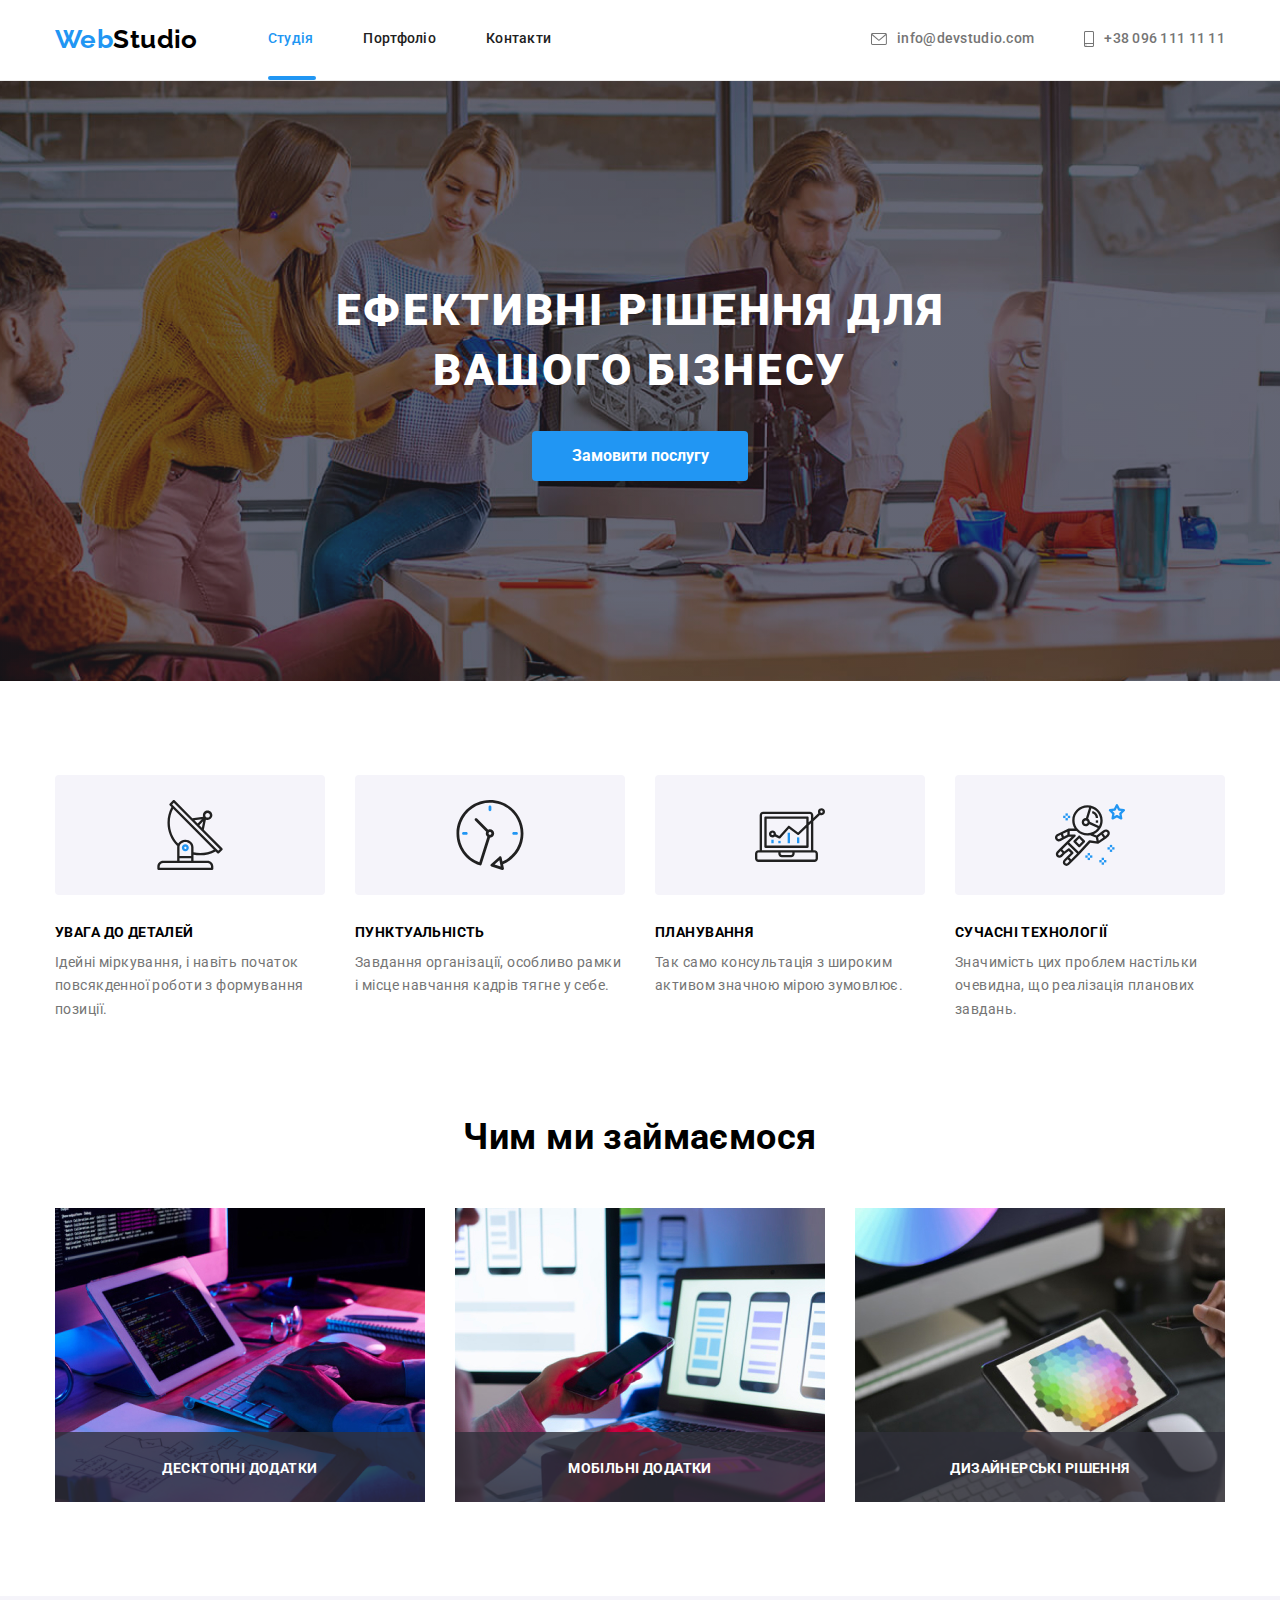
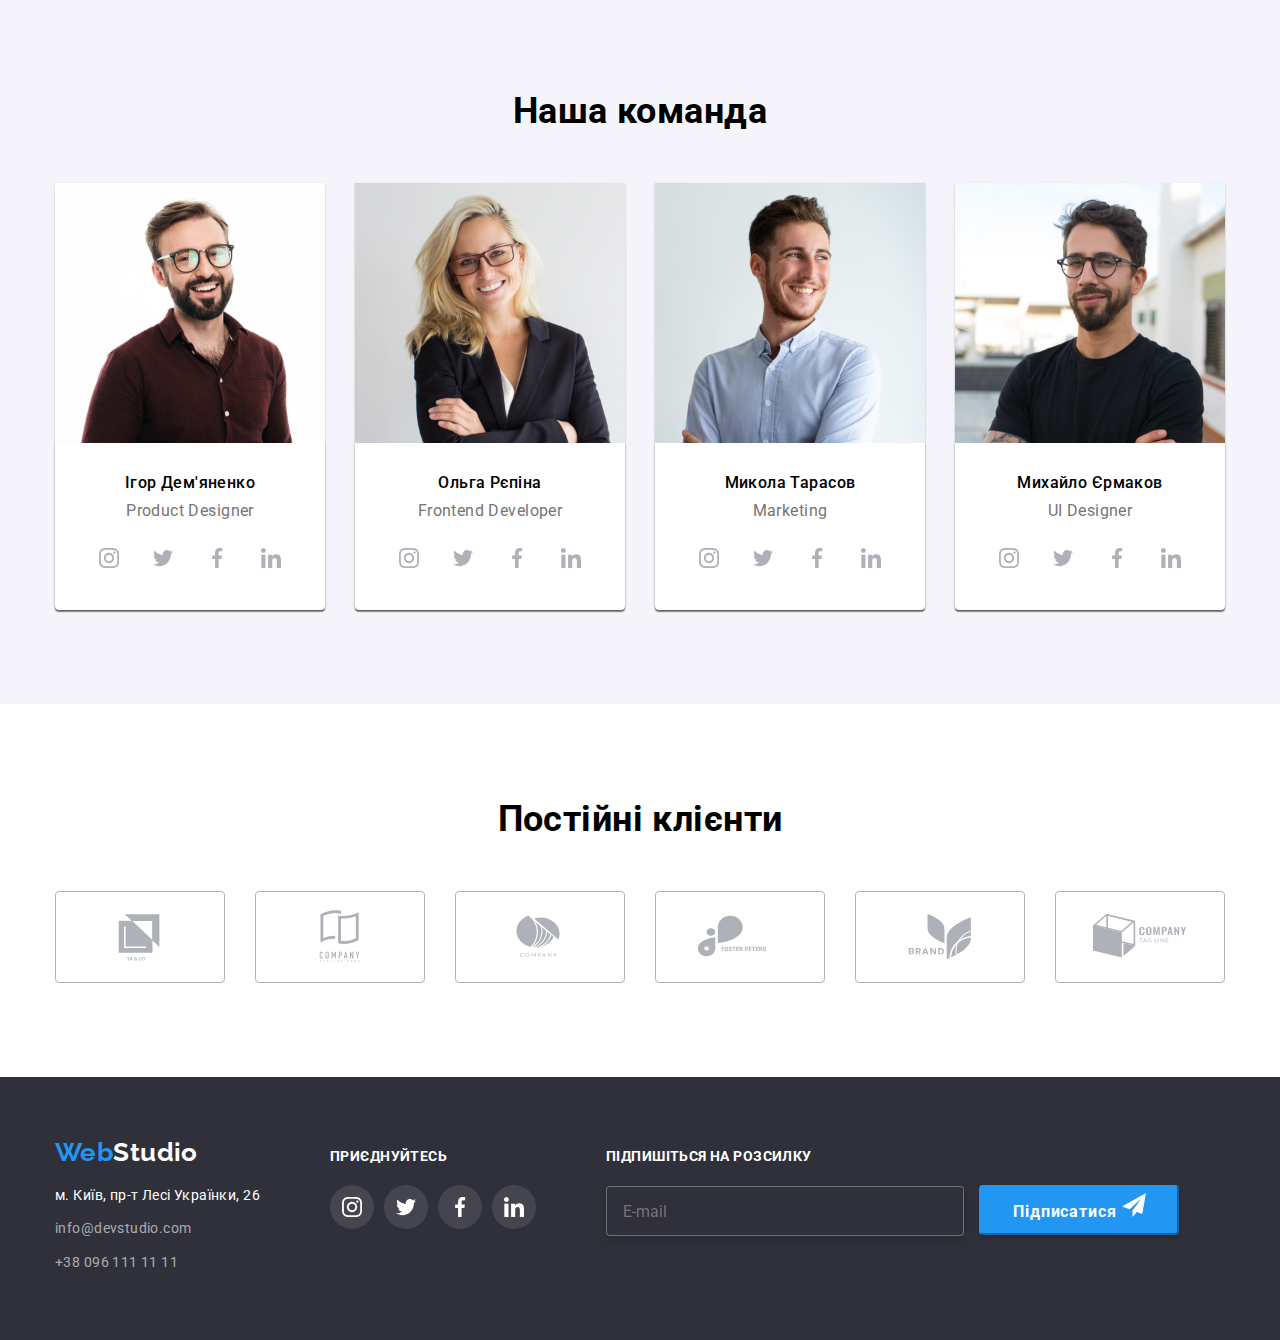
==== commit a18095cd: "виправляю html, css з 5 дз" ====
--- a/index.html
+++ b/index.html
@@ -52,7 +52,7 @@
         <section class="section hero">
             <div class="container">
                 <div class="hero-wrapper">
-                    <p class="overlay-hero">
+                    <p class="overlay-hero"></p>
                         <h1 class="hero-title">Ефективні рішення для вашого бізнесу</h1>
                         <button class="modal-open-btn" type="button" data-modal-open>Замовити послугу</button>                 
                 </div>                    
@@ -115,30 +115,26 @@
             <div class="container">                
                         <h2 class="section-title">Чим ми займаємося</h2>
                         <ul class="list">
-                            <div class="box">
-                                <li class="activity-card">
-                                    <img src="./images/img1.jpg" alt="site_development" width="370" height="294"/>
-                                </li>
+                            <li class="activity-card">
+                                <img src="./images/img1.jpg" alt="site_development" width="370" height="294"/>
                                 <div class="label">
                                     <p class="box-text">Десктопні додатки</p>    
                                 </div>
-                            </div>
-                            <div class="box">
-                                <li class="activity-card">
-                                    <img src="./images/img2.jpg" alt="development_of_mobile_applications" width="370" height="294"/>
-                                </li>
+                            </li>
+                            
+                            <li class="activity-card">
+                                <img src="./images/img2.jpg" alt="development_of_mobile_applications" width="370" height="294"/>
                                 <div class="label">
                                     <p class="box-text">Мобільні додатки</p>    
                                 </div>
-                            </div>
-                            <div class="box">
-                                <li class="activity-card">
-                                    <img src="./images/img3.jpg" alt="design" width="370" height="294"/>
-                                </li>
+                            </li>
+                            
+                            <li class="activity-card">
+                                <img src="./images/img3.jpg" alt="design" width="370" height="294"/>
                                 <div class="label">
                                     <p class="box-text">Дизайнерські рішення</p>    
                                 </div>
-                            </div>                      
+                            </li>                      
                         </ul>             
             </div>                             
         </section>                               
@@ -150,46 +146,49 @@
                         <li class="team-card">
                             <img class="photo-team" src="./images/teamid.jpg" alt="igors_photo" width="270" height="260"/>
                                 <div class="team-content-wrapper">
-                                    <h3 class="team-name">Ігор Дем'яненко</h3>
-                                    <p class="team-name-profession">
-                                        Product Designer
-                                    </p>
-                                        <ul class="social-list list">
-                                            <li class="social-list-item">
-                                                <a href="" class="social-list-link">
-                                                    <svg aria-label="instagram icon" class="social-list-icon">
-                                                        <use href="./images/sprite.svg#icon-instagram"></use>
-                                                    </svg>
-                                                </a>
-                                            </li>
-                                            <li class="social-list-item">
-                                                <a href="" class="social-list-link">
-                                                    <svg aria-label="twitter icon" class="social-list-icon">
-                                                        <use href="./images/sprite.svg#icon-twitter"></use>
-                                                    </svg>
-                                                </a>
-                                            </li>
-                                            <li class="social-list-item">
-                                                <a href="" class="social-list-link">
-                                                    <svg aria-label="facebook icon" class="social-list-icon">
-                                                        <use href="./images/sprite.svg#icon-facebook"></use>
-                                                    </svg>
-                                                </a>
-                                            </li>
-                                            <li class="social-list-item">
-                                                <a href="" class="social-list-link">
-                                                    <svg aria-label="linkedin icon" class="social-list-icon">
-                                                        <use href="./images/sprite.svg#icon-linkedin"></use>
-                                                    </svg>
-                                                </a>
-                                            </li>
-                                        </ul>
+                                    <div class="team-card-info">
+                                        <h3 class="team-name">Ігор Дем'яненко</h3>
+                                        <p class="team-name-profession">
+                                            Product Designer
+                                        </p>
+                                            <ul class="social-list list">
+                                                <li class="social-list-item">
+                                                    <a href="" class="social-list-link">
+                                                        <svg aria-label="instagram icon" class="social-list-icon">
+                                                            <use href="./images/sprite.svg#icon-instagram"></use>
+                                                        </svg>
+                                                    </a>
+                                                </li>
+                                                <li class="social-list-item">
+                                                    <a href="" class="social-list-link">
+                                                        <svg aria-label="twitter icon" class="social-list-icon">
+                                                            <use href="./images/sprite.svg#icon-twitter"></use>
+                                                        </svg>
+                                                    </a>
+                                                </li>
+                                                <li class="social-list-item">
+                                                    <a href="" class="social-list-link">
+                                                        <svg aria-label="facebook icon" class="social-list-icon">
+                                                            <use href="./images/sprite.svg#icon-facebook"></use>
+                                                        </svg>
+                                                    </a>
+                                                </li>
+                                                <li class="social-list-item">
+                                                    <a href="" class="social-list-link">
+                                                        <svg aria-label="linkedin icon" class="social-list-icon">
+                                                            <use href="./images/sprite.svg#icon-linkedin"></use>
+                                                        </svg>
+                                                    </a>
+                                                </li>
+                                            </ul>
+                                    </div>
                                 </div>                              
                                                               
                         <li class="team-card">
                             <img class="photo-team" src="./images/teamor.jpg" alt="olgas_photo" width="270" height="260"/>
                                 <div class="team-content-wrapper">
-                                    <h3 class="team-name">Ольга Рєпіна</h3>
+                                    <div class="team-card-info">
+                                        <h3 class="team-name">Ольга Рєпіна</h3>
                                         <p class="team-name-profession">
                                             Frontend Developer
                                         </p>
@@ -223,12 +222,14 @@
                                                 </a>
                                             </li>
                                         </ul>
+                                    </div>
                                 </div>    
                         </li>
                         <li class="team-card">
                             <img class="photo-team" src="./images/teammt.jpg" alt="mykolas_photo" width="270" height="260"/>
                                 <div class="team-content-wrapper">
-                                    <h3 class="team-name">Микола Тарасов</h3>
+                                    <div class="team-card-info">
+                                        <h3 class="team-name">Микола Тарасов</h3>
                                         <p class="team-name-profession">
                                             Marketing
                                         </p>
@@ -262,12 +263,14 @@
                                                 </a>
                                             </li>
                                         </ul>
-                                </div>        
+                                    </div>
+                                 </div>        
                         </li>
                         <li class="team-card">
                             <img class="photo-team" src="./images/teamme.jpg" alt="myhaylos_photo" width="270" height="260"/>
                                 <div class="team-content-wrapper">
-                                    <h3 class="team-name">Михайло Єрмаков</h3>
+                                    <div class="team-card-info">
+                                        <h3 class="team-name">Михайло Єрмаков</h3>
                                         <p class="team-name-profession">
                                             UI Designer
                                         </p>
@@ -301,7 +304,8 @@
                                                 </a>
                                             </li>
                                         </ul>
-                                </div>                                            
+                                    </div>
+                                 </div>                                            
                         </li>                                                  
                     </ul>                   
             </div>                             
@@ -430,16 +434,17 @@
                             Підписатися
                             <svg aria-label="іконка повідомлення" class="footer-email-input-form-icon" width="24" height="24">
                                 <use href="./images/sprite.svg#icon-send"></use>
-                            </svg></button>
+                            </svg>
+                        </button>
                     </span>    
                 </div>               
             </div>       
         </footer>   
         <!--Модальне вікно-->
-            <div class="backdrop" data-modal>
+            <div class="backdrop is-hidden" data-modal>
                 <div class="modal">
                     <button type="button" class="modal-close-btn" data-modal-close>
-                        <svg class="modal-close-btn" width="18" height="18">
+                        <svg class="modal-close-btn-icon" width="18" height="18">
                             <use href="./images/sprite.svg#icon-close"></use>
                         </svg>
                     </button>
@@ -502,7 +507,6 @@
                                 </label>
                                 <button type="submit" class="modal-button-submit">Відправити</button>
                             </form>                 
-                        </p>  
                 </div>        
             </div>  
         <script src="./js/modal.js"></script>   
--- a/css/styles.css
+++ b/css/styles.css
@@ -38,7 +38,7 @@
     background-color: #fff;
     padding-top: 24px;
     padding-bottom: 25px;
-    border: 1px solid #ECECEC;
+    border-bottom: 1px solid #ECECEC;
 }
 
 h1,
@@ -395,9 +395,33 @@
 }
 
 .portfolio-card{
-    border: 1px solid #EEEEEE;
     flex-basis: calc(( 100% - 60px ) / 3);
 }
+
+.portfolio-card-info{
+    padding: 20px 24px;
+    border-left: 1px solid #EEEEEE;
+    border-right: 1px solid #EEEEEE;
+    border-bottom: 1px solid #EEEEEE;
+}
+
+.projects-name{
+    font-size: 18px;
+    line-height: 2;
+    /* identical to box height, or 200% */
+    letter-spacing: 0.06em;
+    margin-bottom: 4px;
+    color: #212121;
+}
+
+.projects-text{
+    font-size: 16px;
+    line-height: 1.88;
+    /* identical to box height, or 188% */
+    color: var(--primary-text-color-theme-light);
+    margin-top: 4px;
+}
+
 
 /*--FEATURES--*/
 
@@ -439,16 +463,7 @@
     margin-bottom: 10px;
 }
 
-.projects-name{
-    font-size: 18px;
-    line-height: 2;
-    letter-spacing: 0.06em;
-    padding-top: 20px;
-    padding-left: 24px;
-    padding-right: 24px;
-    margin-bottom: 4px;
-    color: #212121;
-}
+
 
 .features-text{
     line-height: 1.71;
@@ -456,16 +471,6 @@
     color: var(--primary-text-color-theme-light);
 }
 
-.projects-text{
-    font-size: 16px;
-    line-height: 1.88;
-    /* identical to box height, or 188% */
-    color: var(--primary-text-color-theme-light);
-    padding-top: 4px;
-    padding-bottom: 20px;
-    padding-left: 24px;
-    padding-right: 24px;
-}
 
 /*--ACTIVITY--*/
 
@@ -473,7 +478,7 @@
     padding-top: 0;
 }
 
-.box{
+.activity-card{
     position: relative;
 }
 
@@ -495,8 +500,8 @@
     letter-spacing: 0.03em;
     text-transform: uppercase;
     color: #FFFFFF;
-    margin-top: 27px;
-    margin-bottom: 27px;
+    padding-top: 27px;
+    padding-bottom: 27px;
 }
 
 /*--TEAM--*/
@@ -549,9 +554,12 @@
     border-radius: 0px 0px 4px 4px;
 }
 
+.team-card-info{
+    padding: 30px 10px;
+}
+
+
 .team-content-wrapper {
-    padding-top: 30px;
-    padding-bottom: 30px;
     box-shadow: 0px 1px 3px rgba(0, 0, 0, 0.12), 0px 1px 1px rgba(0, 0, 0, 0.14), 0px 2px 1px rgba(0, 0, 0, 0.2);
     border-radius: 0px 0px 4px 4px;
 }
@@ -676,9 +684,10 @@
 
 .adress,
 .email,
-.phone {
+.phone{
     font-style: normal;
- }
+    margin-bottom: 9px;
+}
 
 .adress-link {
     color: var(--primary-text-color-theme-dark);
@@ -758,13 +767,13 @@
 
 /*--BACKDROP--*/
 
-.backdrop{
-    position: absolute;
-    width: 1600px;
-    height: 1024px;
-    top: 24px;
+.backdrop {
+    position: fixed;
+    width: 100%;
+    height: 100%;
+    top: 0;
     left: 0;
-    background: #FFFFFF;
+    background-color: rgba(0, 0, 0, 0.2);
     box-shadow: 0px 1px 3px rgba(0, 0, 0, 0.12), 0px 1px 1px rgba(0, 0, 0, 0.14), 0px 2px 1px rgba(0, 0, 0, 0.2);
     border-radius: 4px;
     opacity: 1;
@@ -778,6 +787,8 @@
     opacity: 0;
     pointer-events: none;
 }
+
+/*--MODAL WINDOW--*/
 
 .modal{
     position: absolute; 
@@ -938,10 +949,10 @@
     display: flex;
     align-items: center;
     justify-content: center;
-    width: 18px;
-    height: 18px;
+    width: 30px;
+    height: 30px;
+    background: #FFFFFF;
     border-radius: 50%;
-    background: #FFFFFF;
     border: 1px solid rgba(0, 0, 0, 0.1);
     padding: 0;
 }
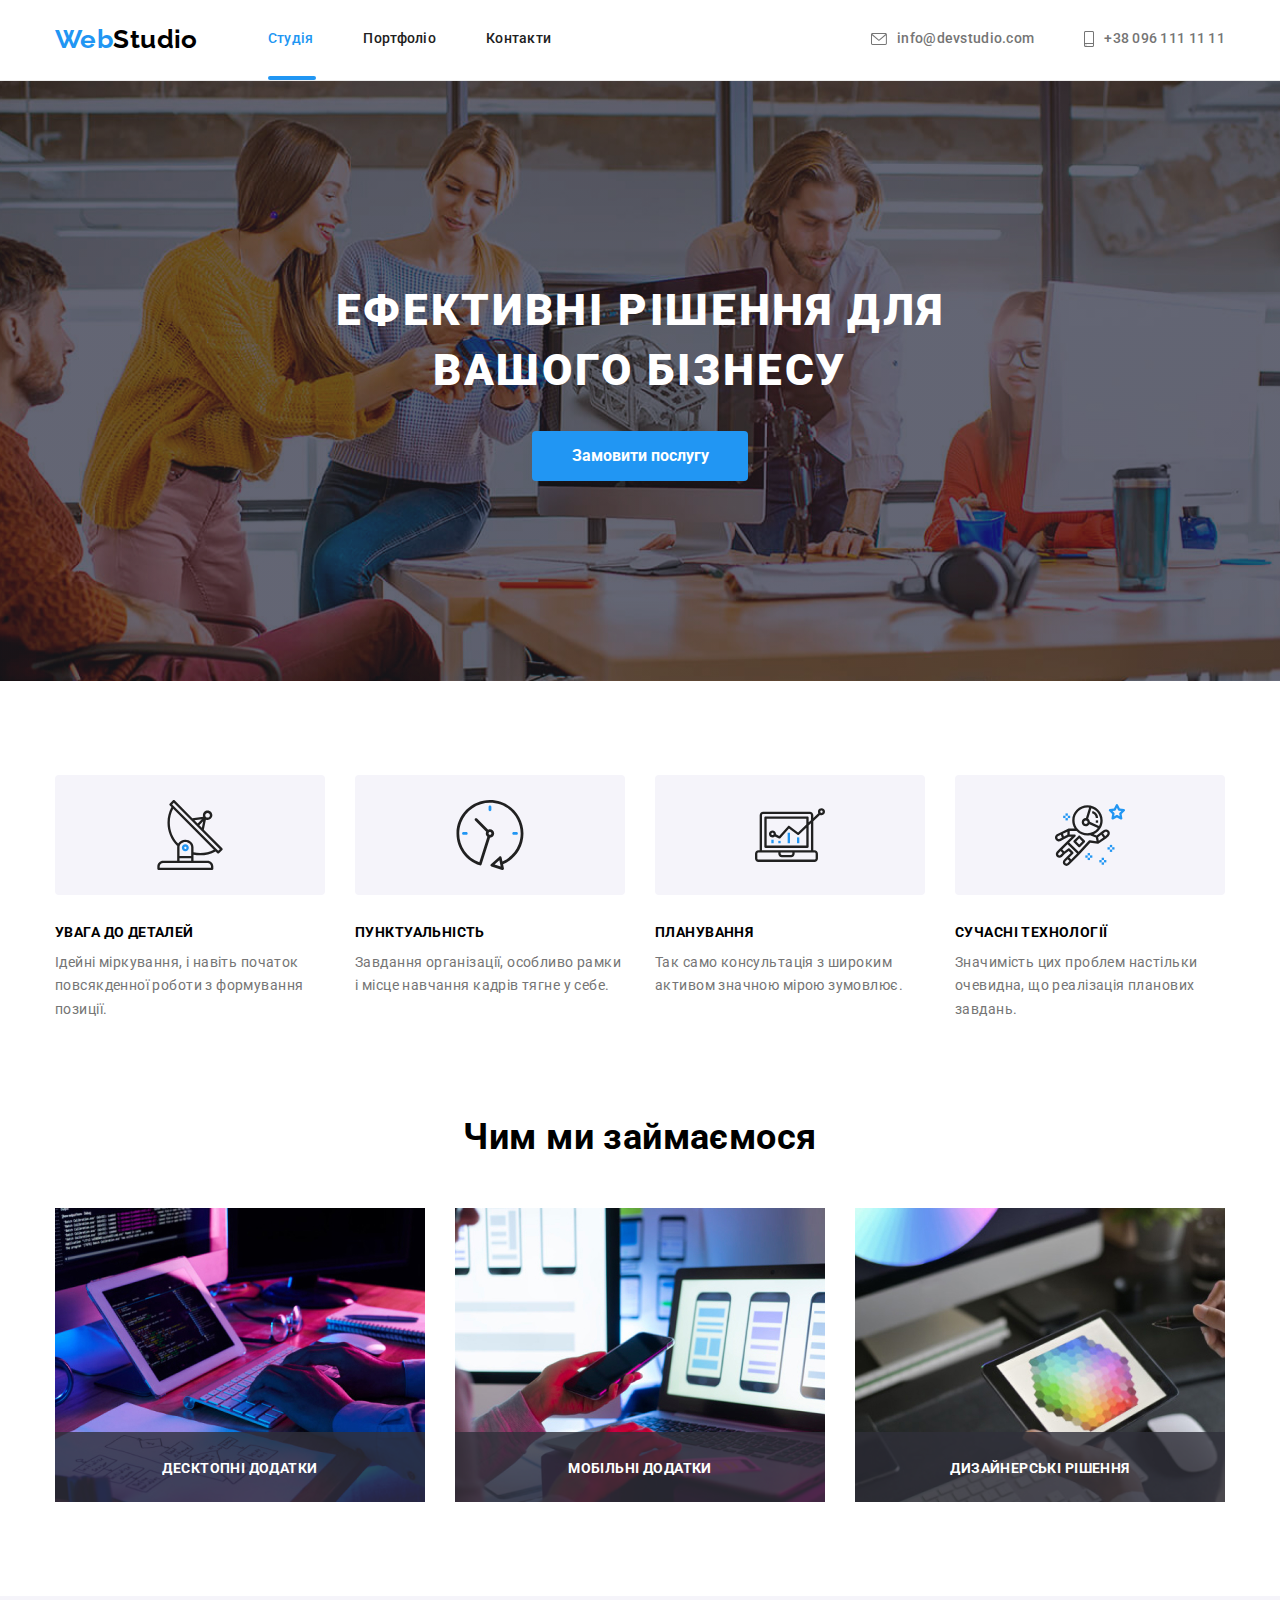
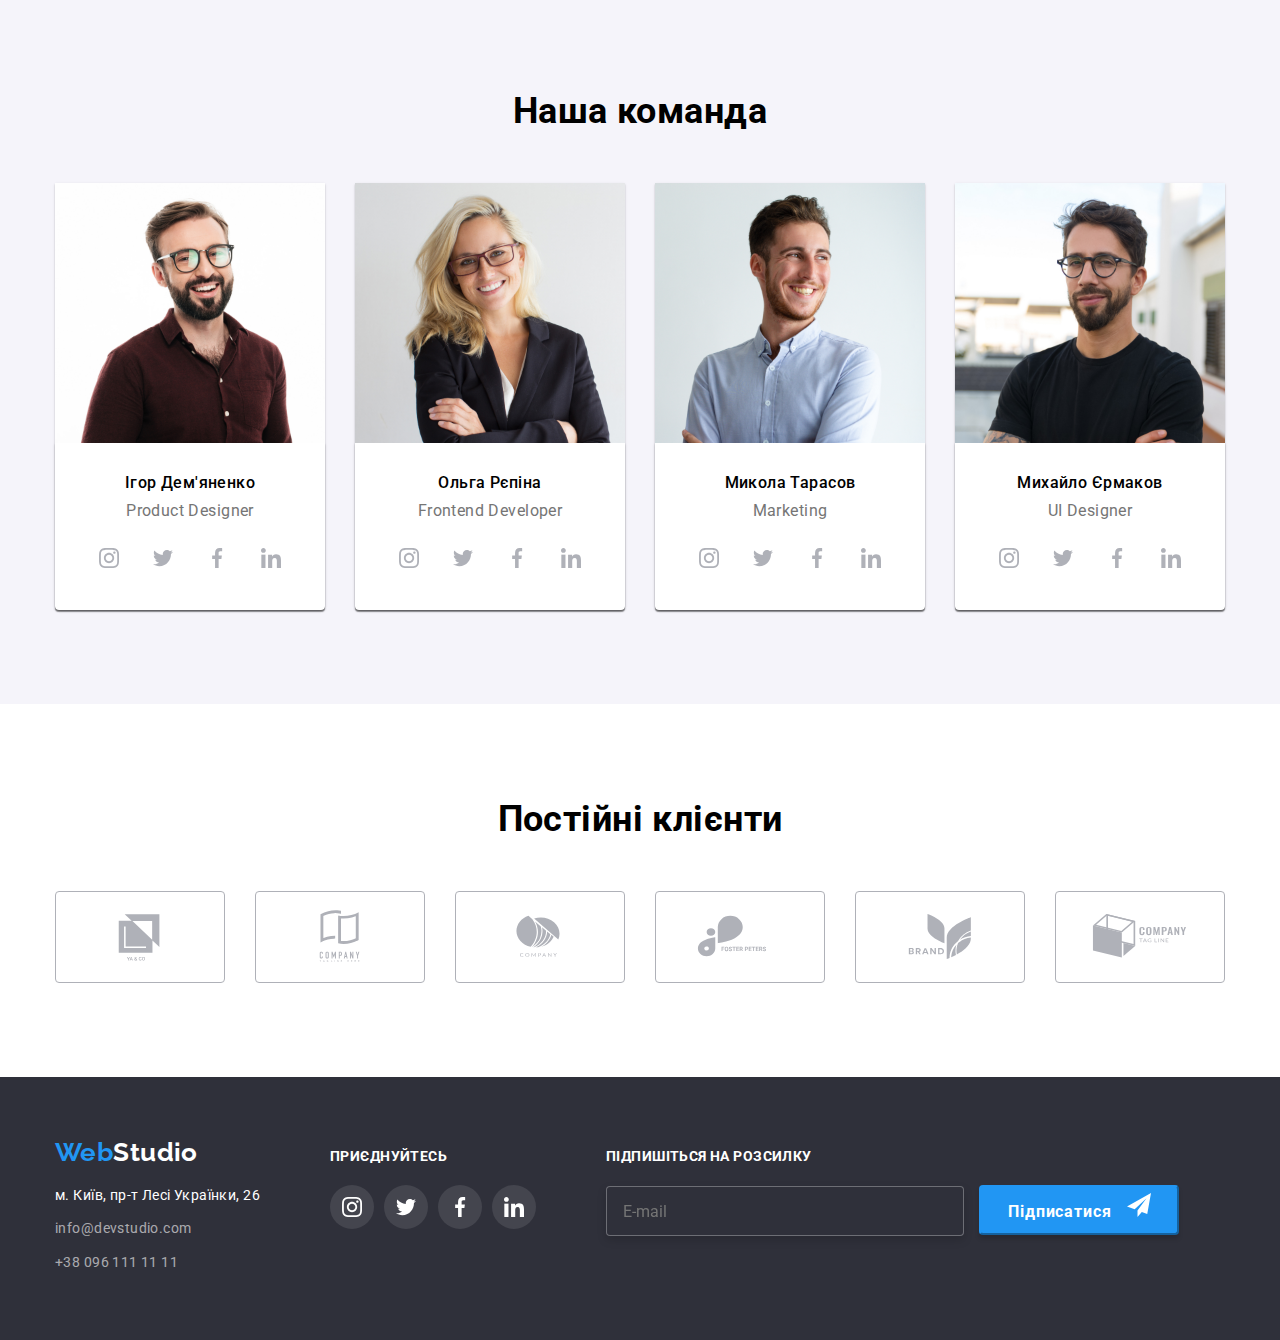
==== commit 1989af3a: "виправляю стилі checkbox" ====
--- a/index.html
+++ b/index.html
@@ -424,19 +424,19 @@
                 <!--Розсилка-->
                 <div>
                     <h2 class="footer-email-title">Підпишіться на розсилку</h2>
-                    <span class="footer-email-input-wrapper">
+                    <form class="footer-email-modal-form">
                         <input type="text"
                         class="footer-email-input-form"
                         required pattern="[a-z]+"
                         name="user_name"
                         placeholder="E-mail"/>
-                        <button type="submit" class="footer-email-button-submit">
-                            Підписатися
-                            <svg aria-label="іконка повідомлення" class="footer-email-input-form-icon" width="24" height="24">
-                                <use href="./images/sprite.svg#icon-send"></use>
-                            </svg>
+                        <button type="submit" class="footer-email-button-submit">                         
+                                Підписатися
+                                <svg aria-label="іконка повідомлення" class="footer-email-input-form-icon" width="24" height="24">
+                                    <use href="./images/sprite.svg#icon-telegram"></use>
+                                </svg>
                         </button>
-                    </span>    
+                    </form>
                 </div>               
             </div>       
         </footer>   
@@ -451,20 +451,20 @@
                         <p class="modal-form-title">Залиште свої дані, ми вам передзвонимо</p>
                             <form class="modal-form">
                                 <label class="modal-form-field">
-                                    <span class="modal-form-field-desc">Ім'я*</span>
+                                    <span class="modal-form-field-desc">Ім'я</span>
                                     <span class="modal-form-input-wrapper">
                                         <input type="text"
                                         class="modal-form-input"                                    
                                         required pattern="[a-zA-ZА-яА-ЯіІїЇ]+"
                                         name="user_name" 
-                                        placeholder="Оксана"/>
+                                        placeholder="name"/>
                                             <svg aria-label="іконка людини" class="modal-form-input-icon" width="18" height="18">
                                                 <use href="./images/sprite.svg#icon-person"></use>                                              
                                             </svg>
                                     </span>                                 
                                 </label>
                                 <label class="modal-form-field">
-                                    <span class="modal-form-field-desc">Телефон*</span>
+                                    <span class="modal-form-field-desc">Телефон</span>
                                     <span class="modal-form-input-wrapper">
                                         <input type="text"
                                         class="modal-form-input"
@@ -478,20 +478,20 @@
                                     </span>                                                                          
                                 </label>
                                 <label class="modal-form-field">
-                                    <span class="modal-form-field-desc">Пошта*</span>
+                                    <span class="modal-form-field-desc">Пошта</span>
                                     <span class="modal-form-input-wrapper">
                                         <input type="text"
                                         class="modal-form-input"
                                         required pattern="[a-z]+"
                                         name="user_name"
-                                        placeholder="xxx@gmail.com"/>
+                                        placeholder="email"/>
                                             <svg aria-label="іконка пошти" class="modal-form-input-icon" width="18" height="18">
                                                 <use href="./images/sprite.svg#icon-email2"></use>
                                             </svg>
                                     </span>                                       
                                 </label>
                                 <label class="modal-form-field">
-                                    <span class="modal-form-field-desc">Коментар*</span>
+                                    <span class="modal-form-field-desc">Коментар</span>
                                     <textarea name="user_message"
                                     class="modal-form-message"
                                     placeholder="Введіть текст"></textarea>
@@ -503,11 +503,11 @@
                                     <svg class="modal-form-own-checkbox">
                                         <use class="modal-form-own-checkbox-icon" href="./images/sprite.svg#icon-checkmark"></use>
                                     </svg>
-                                    Погоджуюся з розсилкою та приймаю&nbsp; <a href="">Умови договору</a> 
+                                    Погоджуюся з розсилкою та приймаю&nbsp; <a href="" class="modal-form-own-checkbox-terms">Умови договору</a> 
                                 </label>
                                 <button type="submit" class="modal-button-submit">Відправити</button>
                             </form>                 
-                </div>        
+                </div> 
             </div>  
         <script src="./js/modal.js"></script>   
     </body>
--- a/css/styles.css
+++ b/css/styles.css
@@ -722,12 +722,12 @@
     margin-bottom: 20px;
 }
 
-.footer-email-input-wrapper {
+.footer-email-modal-form {
     position: relative;
     display: block;
 }
 
-.footer-email-input-form{
+.footer-email-input-form {
     width: 358px;
     height: 50px;
     background: #2F303A;
@@ -744,7 +744,12 @@
     color: rgba(255, 255, 255, 0.6);
 }
 
-.footer-email-button-submit{
+.footer-email-input-form:focus{
+    outline: none;
+    border-color:#2196F3;
+}
+
+.footer-email-button-submit {
     width: 200px;
     height: 50px;
     background: #2196F3;
@@ -759,9 +764,12 @@
     text-align: center;
     letter-spacing: 0.06em;
     color: #FFFFFF;
-}
-
-.footer-email-input-form-icon{
+    transition: border-color 250ms cubic-bezier(0.4, 0, 0.2, 1);
+    transition: color 250ms cubic-bezier(0.4, 0, 0.2, 1)
+}
+
+.footer-email-input-form-icon {
+    margin-left: 10px;
     fill: #FFFFFF;
 }
 
@@ -782,7 +790,7 @@
     transition: opasity 250ms cubic-bezier(0.4, 0, 0.2, 1), visibility 250ms cubic-bezier(0.4, 0, 0.2, 1);
 }
 
-.backdrop.is-hidden{
+.backdrop.is-hidden {
     visibility: hidden;
     opacity: 0;
     pointer-events: none;
@@ -790,7 +798,7 @@
 
 /*--MODAL WINDOW--*/
 
-.modal{
+.modal {
     position: absolute; 
     width: 528px;
     height: 581px;
@@ -843,7 +851,7 @@
 .modal-form-input-icon {
     position: absolute;
     top: 25%;
-    left: 12px;
+    left: 15px;
     transform: translate(-25%);
     display: block;
     width: 18px;
@@ -881,20 +889,22 @@
 .modal-form-message:focus {
     outline: none;
     border-color:#2196F3;
+    color: #212121;
 }
 
 .modal-form-message::placeholder {
-    text-transform: uppercase;
     color: rgba(117, 117, 117, 0.5);
 }
 
 .modal-form-own-checkbox {
-    width: 20px;
-    height: 20px;
+    width: 16px;
+    height: 15px;
     border: 1px solid #212121;
     border-radius: 4px;
     margin-right: 10px;
     cursor: pointer;
+    background: #FFFFFF;
+    border-radius: 2px;
 }
 
 .modal-form-own-checkbox-icon {
@@ -904,6 +914,8 @@
 
 .modal-form-check:checked + .modal-form-own-checkbox {
     background-color:#2196F3;
+    border-color: #2196F3;
+    border-radius: 2px;
 }
 
 .modal-form-check:checked + .modal-form-own-checkbox .modal-form-own-checkbox-icon {
@@ -911,10 +923,24 @@
     fill: #FFFFFF;
 }
 
+.modal-form-own-checkbox-terms {
+    color: #2196F3;
+}
+
 .modal-form-check-field {
     display: flex;
     align-items: center;
-    margin-bottom: 20px;
+    margin-left: auto;
+    margin-right: auto;
+    margin-bottom: 30px;
+    font-family: 'Roboto';
+    font-style: normal;
+    font-weight: 400;
+    font-size: 14px;
+    line-height: 1.71;
+    /* identical to box height, or 171% */
+    letter-spacing: 0.03em;
+    color: #757575;
 }
 
 .modal-form-check {
@@ -944,8 +970,8 @@
 
 .modal-close-btn {
     position: absolute;
-    top: 3px;
-    right: 4px;
+    top: 8px;
+    right: 8px;
     display: flex;
     align-items: center;
     justify-content: center;
